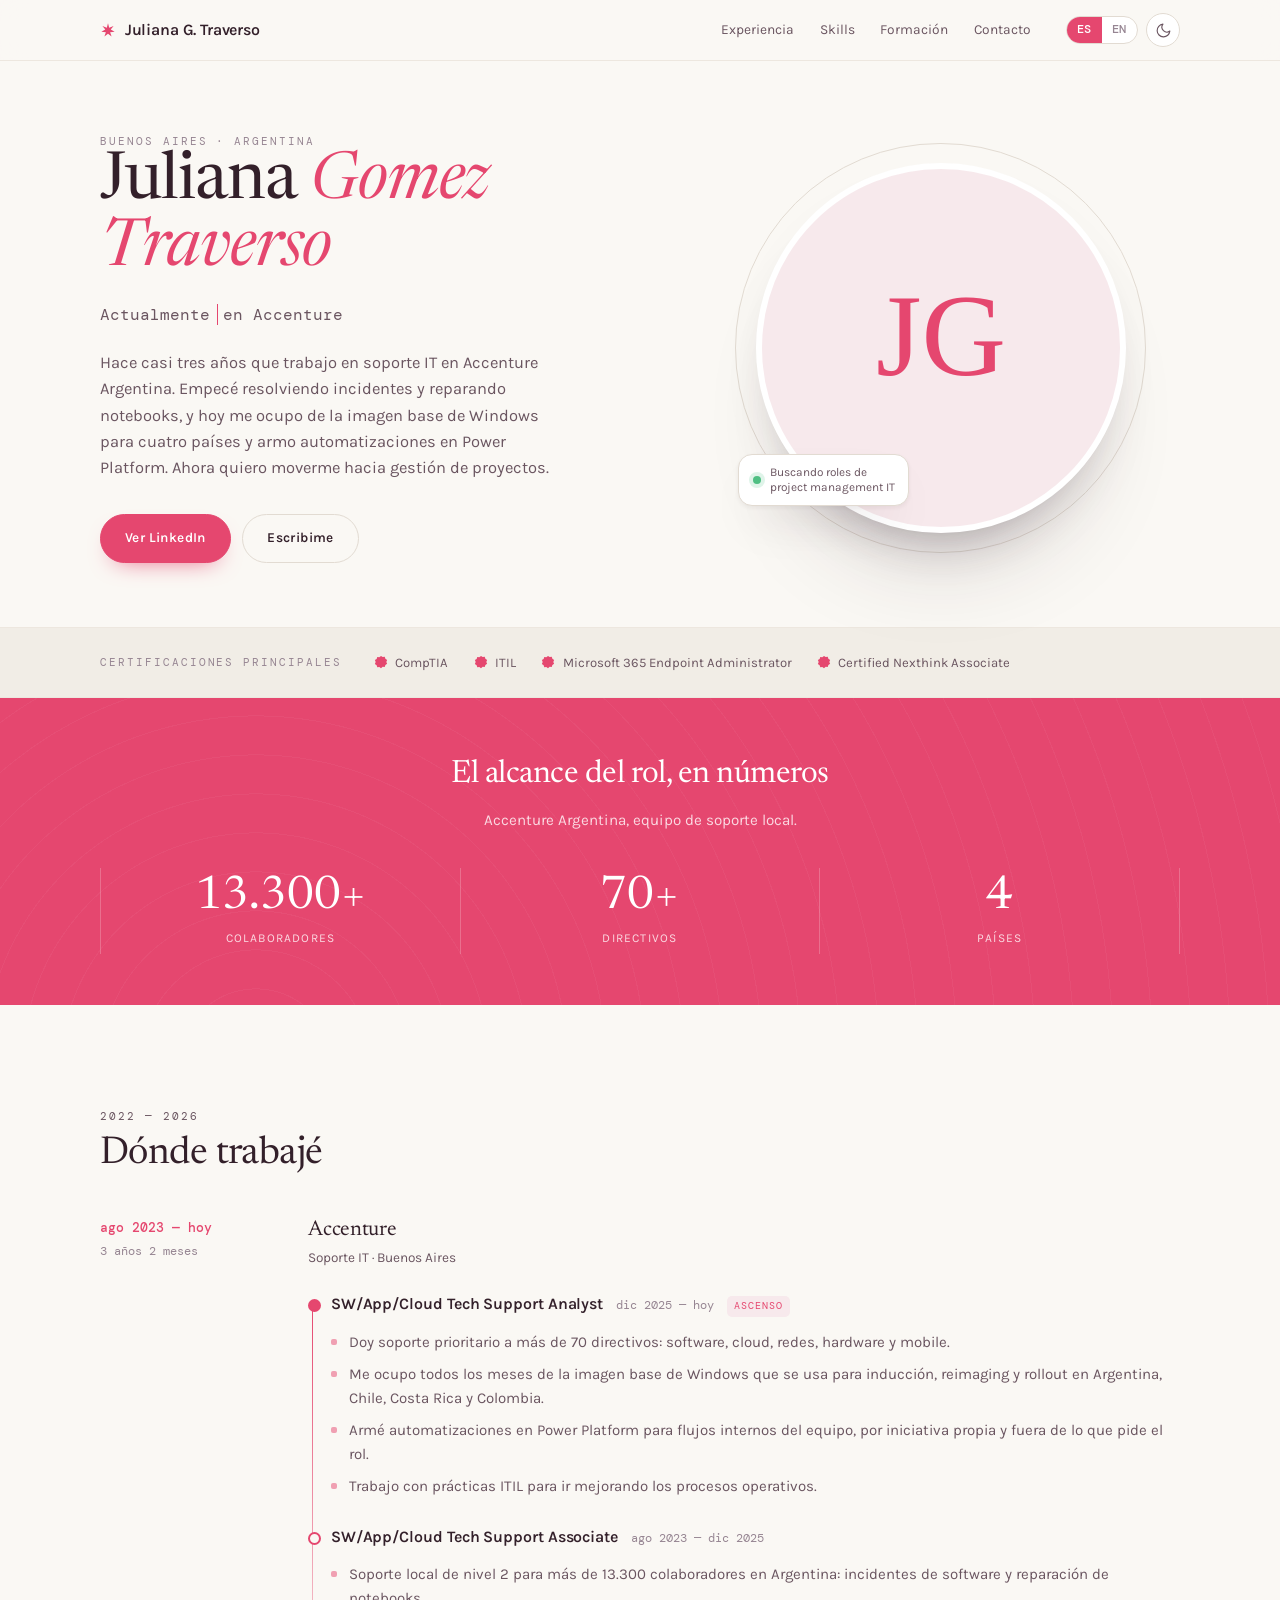
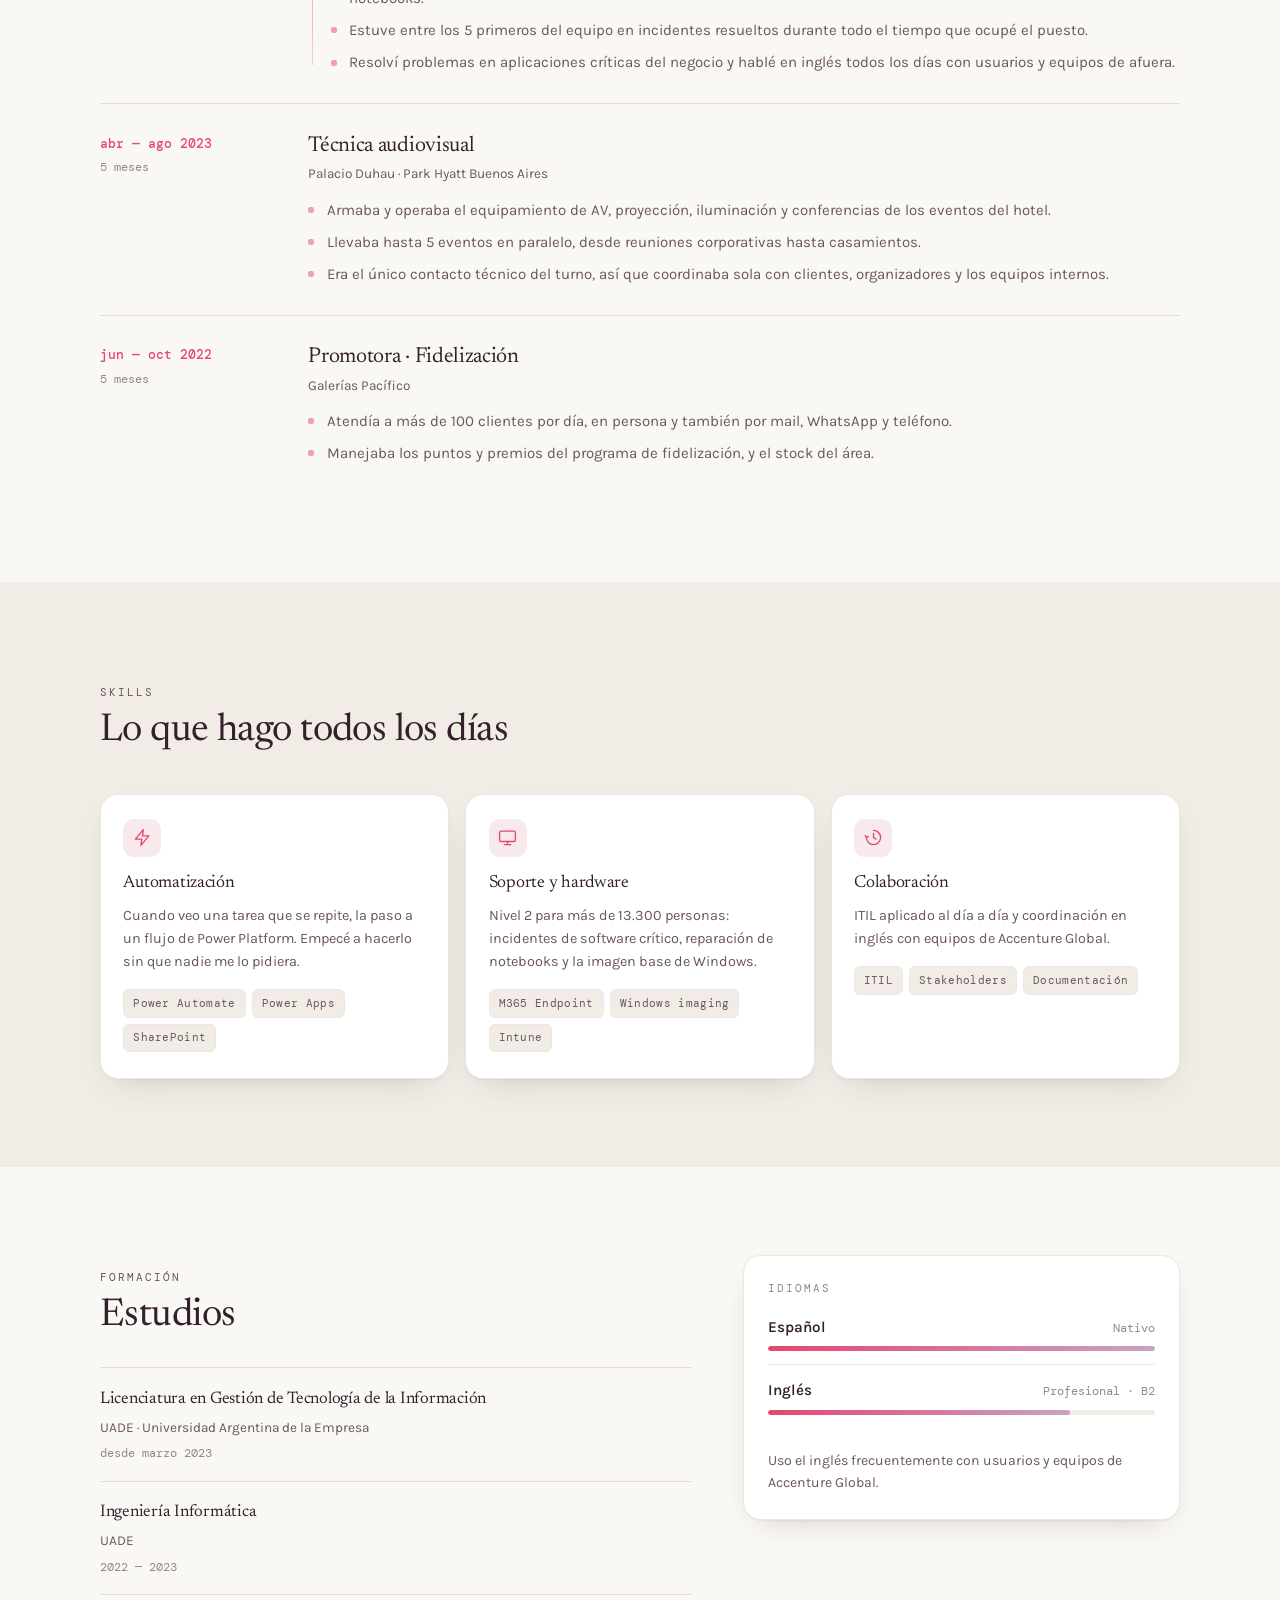
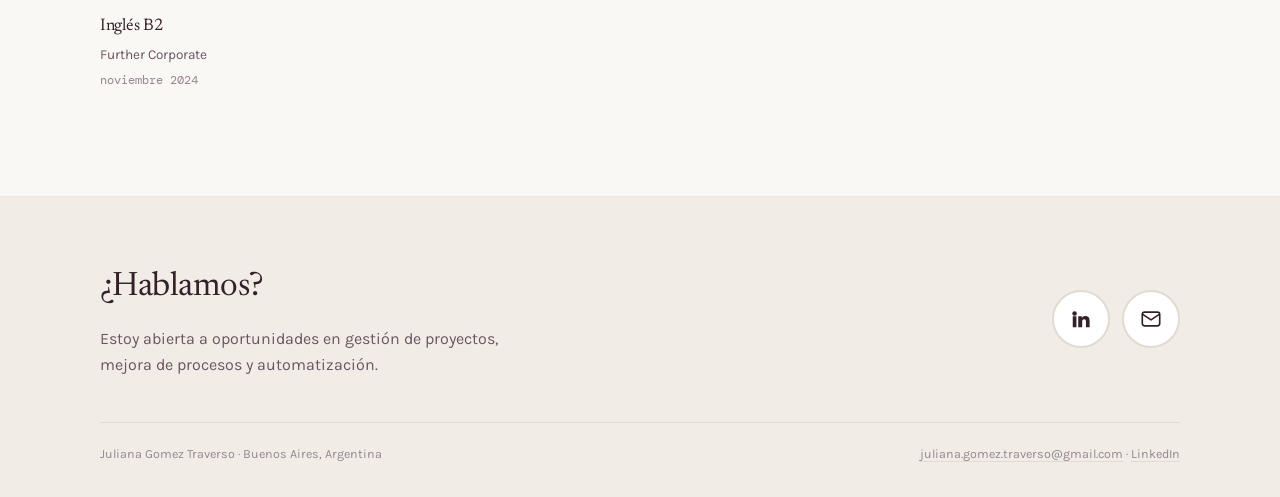
==== index.html @ df0e24e1 "Actualizar certificaciones, stats y textos de colaboración en inglés - Certificaciones: se muestran " ====
<!DOCTYPE html>
<html lang="es">
<head>
<meta charset="UTF-8">
<meta name="viewport" content="width=device-width, initial-scale=1.0">
<title>Juliana Gomez Traverso</title>
<link rel="preconnect" href="https://fonts.googleapis.com">
<link rel="preconnect" href="https://fonts.gstatic.com" crossorigin>
<link rel="stylesheet" href="https://fonts.googleapis.com/css2?family=Newsreader:ital,opsz,wght@0,6..72,300;0,400;0,500;0,600;1,6..72,300;1,400&family=Karla:wght@300;400;500;600;700&family=DM+Mono:wght@400;500&display=swap">

<style>
/* ============ TOKENS ============ */
:root{
  --sand:#FAF8F4;
  --sand-2:#F1EDE6;
  --paper:#FFFFFF;
  --rose:#E5476F;
  --rose-soft:#F291B5;
  --rose-wash:#F7E9EC;
  --wine:#59273A;
  --wine-deep:#33202A;
  --lilac:#C8A2C8;

  --bg:var(--sand);
  --bg-alt:var(--sand-2);
  --surface:var(--paper);
  --ink:var(--wine-deep);
  --ink-2:#6A5560;
  --ink-3:#968592;
  --line:#E2DBD2;
  --line-soft:#EDE7DF;
  --accent:var(--rose);
  --accent-ink:#FFFFFF;
  --band:var(--rose);
  --band-ink:#FFFFFF;
  --band-ink-2:#FBD9E2;
  --shadow:0 1px 2px rgba(51,32,42,.05), 0 12px 32px -18px rgba(51,32,42,.28);
  --shadow-lift:0 2px 4px rgba(51,32,42,.06), 0 24px 48px -22px rgba(51,32,42,.38);
  --shadow-3d:
     0 2px 6px rgba(51,32,42,.05),
     0 28px 56px -30px rgba(51,32,42,.4),
     0 68px 110px -60px rgba(51,32,42,.32);
  --ring:var(--rose);
}
@media (prefers-color-scheme: dark){
  :root:not([data-theme="light"]){
    --bg:#17151A;
    --bg-alt:#1E1B22;
    --surface:#24202A;
    --ink:#F1EBEE;
    --ink-2:#C4B7BF;
    --ink-3:#8E8089;
    --line:#37323F;
    --line-soft:#2C2833;
    --accent:#F7708F;
    --accent-ink:#28101A;
    --band:#7A2A46;
    --band-ink:#FFF0F4;
    --band-ink-2:#F0B8CC;
    --rose-wash:rgba(247,112,143,.14);
    --shadow:0 1px 2px rgba(0,0,0,.4), 0 12px 32px -18px rgba(0,0,0,.75);
    --shadow-lift:0 2px 6px rgba(0,0,0,.45), 0 24px 48px -22px rgba(0,0,0,.85);
    --shadow-3d:
       0 2px 6px rgba(0,0,0,.5),
       0 28px 56px -28px rgba(0,0,0,.8),
       0 68px 110px -55px rgba(0,0,0,.7);
    --ring:#F7708F;
  }
}
:root[data-theme="dark"]{
  --bg:#17151A;
  --bg-alt:#1E1B22;
  --surface:#24202A;
  --ink:#F1EBEE;
  --ink-2:#C4B7BF;
  --ink-3:#8E8089;
  --line:#37323F;
  --line-soft:#2C2833;
  --accent:#F7708F;
  --accent-ink:#28101A;
  --band:#7A2A46;
  --band-ink:#FFF0F4;
  --band-ink-2:#F0B8CC;
  --rose-wash:rgba(247,112,143,.14);
  --shadow:0 1px 2px rgba(0,0,0,.4), 0 12px 32px -18px rgba(0,0,0,.75);
  --shadow-lift:0 2px 6px rgba(0,0,0,.45), 0 24px 48px -22px rgba(0,0,0,.85);
  --shadow-3d:
     0 2px 6px rgba(0,0,0,.5),
     0 28px 56px -28px rgba(0,0,0,.8),
     0 68px 110px -55px rgba(0,0,0,.7);
  --ring:#F7708F;
}

/* ============ BASE ============ */
*{box-sizing:border-box}
body{
  margin:0;
  background:var(--bg);
  color:var(--ink);
  font-family:"Karla","Helvetica Neue",Arial,sans-serif;
  font-size:16px;
  line-height:1.6;
  -webkit-font-smoothing:antialiased;
  transition:background .35s ease, color .35s ease;
}
h1,h2,h3{
  font-family:"Newsreader",Georgia,"Times New Roman",serif;
  font-weight:400;
  letter-spacing:-.015em;
  text-wrap:balance;
  margin:0;
}
p{margin:0}
a{color:inherit}
:focus-visible{outline:2px solid var(--ring);outline-offset:3px;border-radius:4px}
.wrap{width:min(1080px,100% - 3rem);margin-inline:auto}
.eyebrow{
  font-family:"DM Mono",ui-monospace,monospace;
  font-size:.68rem;letter-spacing:.18em;text-transform:uppercase;
  color:var(--ink-3);
}

/* ============ TOP BAR ============ */
.topbar{
  position:sticky;top:0;z-index:50;
  background:color-mix(in srgb, var(--bg) 88%, transparent);
  backdrop-filter:blur(12px);
  border-bottom:1px solid var(--line-soft);
}
.topbar .wrap{display:flex;align-items:center;gap:1rem;height:60px}
.mark{display:flex;align-items:center;gap:.55rem;font-weight:600;letter-spacing:-.01em}
.mark svg{width:16px;height:16px;color:var(--accent)}
.topnav{margin-left:auto;display:flex;gap:1.6rem;font-size:.86rem;color:var(--ink-2)}
.topnav a{text-decoration:none;padding-block:.2rem;border-bottom:1px solid transparent;transition:border-color .25s,color .25s}
.topnav a:hover{color:var(--accent);border-bottom-color:var(--accent)}
.controls{display:flex;align-items:center;gap:.5rem;margin-left:1.2rem}
.lang{display:flex;border:1px solid var(--line);border-radius:999px;overflow:hidden;background:var(--surface)}
.lang button{
  font:500 .72rem/1 "DM Mono",monospace;letter-spacing:.08em;
  padding:.45rem .6rem;border:0;background:transparent;color:var(--ink-3);cursor:pointer;transition:.2s;
}
.lang button[aria-pressed="true"]{background:var(--accent);color:var(--accent-ink)}
.moon{
  width:34px;height:34px;border-radius:50%;display:grid;place-items:center;
  border:1px solid var(--line);background:var(--surface);color:var(--ink-2);cursor:pointer;
  transition:transform .5s cubic-bezier(.34,1.56,.64,1), color .25s, border-color .25s;
}
.moon:hover{color:var(--accent);border-color:var(--accent)}
.moon svg{width:17px;height:17px}
.moon.spin{transform:rotate(360deg)}

/* ============ HERO ============ */
.hero{padding:clamp(2.5rem,7vw,4.5rem) 0 clamp(2.5rem,6vw,4rem)}
.hero .wrap{display:grid;grid-template-columns:1.05fr .95fr;gap:clamp(2rem,6vw,4.5rem);align-items:center}
.hero-copy{display:flex;flex-direction:column;justify-content:center}
.hero-photo{
  margin:0;position:relative;justify-self:center;
  width:min(360px,100%);aspect-ratio:1;
}
.hero-photo::before{
  content:"";position:absolute;inset:-7%;border-radius:50%;
  border:1px solid var(--line);
  background:radial-gradient(closest-side, var(--rose-wash), transparent 78%);
}
.hero-photo img{
  position:relative;width:100%;height:100%;display:block;
  border-radius:50%;object-fit:cover;object-position:50% 18%;
  background:var(--bg-alt);
  box-shadow:var(--shadow-3d);
  outline:6px solid var(--surface);
  outline-offset:-1px;
}
.hero h1{font-size:clamp(2.5rem,5.8vw,4.1rem);line-height:1.02}
.hero h1 em{font-style:italic;color:var(--accent)}
.role{
  margin-top:1.1rem;font-family:"DM Mono",monospace;font-size:clamp(.85rem,1.6vw,1rem);
  color:var(--ink-2);display:flex;flex-wrap:wrap;gap:.35em;align-items:baseline;
}
.lede{margin-top:1.4rem;color:var(--ink-2);font-size:1.03rem;max-width:46ch}
.hero-cta{margin-top:2rem;display:flex;flex-wrap:wrap;gap:.7rem;align-items:center}
.btn{
  display:inline-flex;align-items:center;gap:.5rem;
  padding:.8rem 1.5rem;border-radius:999px;text-decoration:none;
  font-weight:600;font-size:.85rem;letter-spacing:.03em;
  background:var(--accent);color:var(--accent-ink);border:1px solid var(--accent);
  transition:transform .25s cubic-bezier(.34,1.4,.64,1), box-shadow .25s, filter .25s;
  box-shadow:0 10px 24px -14px var(--accent);
}
.btn:hover{transform:translateY(-2px);box-shadow:0 16px 30px -14px var(--accent);filter:saturate(1.1)}
.btn.ghost{background:transparent;color:var(--ink);border-color:var(--line);box-shadow:none}
.btn.ghost:hover{border-color:var(--accent);color:var(--accent)}

.badge{
  position:absolute;z-index:3;left:-1.4rem;bottom:6%;
  background:var(--surface);border:1px solid var(--line);border-radius:14px;
  padding:.6rem .85rem;box-shadow:var(--shadow-lift);
  display:flex;align-items:center;gap:.55rem;
}
.badge .dot{width:8px;height:8px;border-radius:50%;background:#4FBF83;box-shadow:0 0 0 4px rgba(79,191,131,.18)}
.badge span{font-size:.74rem;color:var(--ink-2);line-height:1.3}

.certstrip{border-top:1px solid var(--line-soft);border-bottom:1px solid var(--line-soft);padding:1.5rem 0;background:var(--bg-alt)}
.certstrip .wrap{display:flex;flex-wrap:wrap;gap:.6rem 1.6rem;align-items:center}
.certstrip .eyebrow{flex:0 0 auto;margin-right:.4rem}
.cert{font-size:.82rem;color:var(--ink-2);display:flex;align-items:center;gap:.45rem}
.cert svg{width:14px;height:14px;color:var(--accent);flex:0 0 auto}

/* ============ SECTIONS ============ */
section{padding:clamp(3rem,7vw,5.5rem) 0}
.sec-head{max-width:52ch;margin-bottom:2.5rem}
.sec-head h2{font-size:clamp(1.7rem,3.4vw,2.4rem);line-height:1.14;margin-top:.5rem}
.sec-head p{margin-top:.9rem;color:var(--ink-2)}
.tint{background:var(--bg-alt)}

/* stats band */
.band{background:var(--band);color:var(--band-ink);position:relative;overflow:hidden}
.band::after{
  content:"";position:absolute;inset:0;opacity:.45;
  background:repeating-radial-gradient(circle at 20% 120%, transparent 0 38px, rgba(255,255,255,.09) 38px 39px);
  pointer-events:none;
}
.band .wrap{position:relative;z-index:1;padding-block:clamp(2.2rem,5vw,3.2rem)}
.band h2{font-size:clamp(1.45rem,3vw,2rem);text-align:center;color:var(--band-ink)}
.band .sub{text-align:center;color:var(--band-ink-2);margin-top:.5rem;font-size:.95rem}
.stats{margin-top:2.2rem;display:grid;grid-template-columns:repeat(3,1fr);border-left:1px solid rgba(255,255,255,.22)}
.stat{padding:.4rem 1rem;text-align:center;border-right:1px solid rgba(255,255,255,.22)}
.stat b{
  display:block;font-family:"Newsreader",serif;font-weight:400;
  font-size:clamp(1.9rem,4.4vw,2.9rem);line-height:1;font-variant-numeric:tabular-nums;
}
.stat span{display:block;margin-top:.5rem;font-size:.75rem;letter-spacing:.1em;text-transform:uppercase;color:var(--band-ink-2)}

/* ============ EXPERIENCE ============ */
.timeline{display:grid}
.job{
  display:grid;grid-template-columns:170px 1fr;gap:clamp(1rem,3vw,2.5rem);
  padding:1.8rem 0;border-top:1px solid var(--line);
}
.job:first-child{border-top:0;padding-top:0}
.job .when{font-family:"DM Mono",monospace;font-size:.78rem;color:var(--ink-3);line-height:1.7}
.job .when b{display:block;color:var(--accent);font-weight:500;font-size:.8rem;margin-bottom:.15rem}
.job h3{font-size:1.35rem;line-height:1.25}
.job .org{font-size:.85rem;color:var(--ink-2);margin-top:.2rem}
.job ul{margin:.8rem 0 0;padding:0;list-style:none;display:grid;gap:.5rem}
.job li{position:relative;padding-left:1.15rem;font-size:.94rem;color:var(--ink-2)}
.job li::before{content:"";position:absolute;left:0;top:.62em;width:6px;height:6px;border-radius:2px;background:var(--accent);opacity:.5}

/* promotion rail inside Accenture */
.steps{margin-top:1.4rem;display:grid;gap:1.6rem;position:relative;padding-left:1.4rem}
.steps::before{
  content:"";position:absolute;left:4px;top:.55rem;bottom:.55rem;width:1px;
  background:linear-gradient(var(--accent),color-mix(in srgb,var(--accent) 25%,transparent));
}
.step{position:relative}
.step::before{
  content:"";position:absolute;left:-1.4rem;top:.5rem;width:9px;height:9px;border-radius:50%;
  background:var(--bg);border:2px solid var(--accent);
}
.step.now::before{background:var(--accent)}
.step-head{display:flex;flex-wrap:wrap;align-items:baseline;gap:.4rem .8rem}
.step-head h4{
  margin:0;font-family:"Karla",sans-serif;font-size:1rem;font-weight:600;letter-spacing:-.005em;
}
.step-when{font-family:"DM Mono",monospace;font-size:.72rem;color:var(--ink-3)}
.now-tag{
  font-family:"DM Mono",monospace;font-size:.62rem;letter-spacing:.1em;text-transform:uppercase;
  padding:.15rem .45rem;border-radius:5px;background:var(--rose-wash);color:var(--accent);
}

/* skill cards */
.cards{display:grid;grid-template-columns:repeat(3,1fr);gap:1rem}
.card{
  background:var(--surface);border:1px solid var(--line-soft);border-radius:18px;
  padding:1.5rem 1.4rem 1.6rem;box-shadow:var(--shadow);
  transition:transform .3s cubic-bezier(.34,1.3,.64,1), box-shadow .3s, border-color .3s;
}
.card:hover{transform:translateY(-4px);box-shadow:var(--shadow-lift);border-color:var(--line)}
.card .ico{
  width:38px;height:38px;border-radius:11px;display:grid;place-items:center;
  background:var(--rose-wash);color:var(--accent);margin-bottom:1rem;
}
.card .ico svg{width:19px;height:19px}
.card h3{font-size:1.1rem;line-height:1.25}
.card p{margin-top:.6rem;font-size:.9rem;color:var(--ink-2)}
.tags{margin-top:1rem;display:flex;flex-wrap:wrap;gap:.4rem}
.tag{
  font-family:"DM Mono",monospace;font-size:.68rem;letter-spacing:.03em;
  padding:.28rem .55rem;border-radius:6px;background:var(--bg-alt);color:var(--ink-2);
  border:1px solid var(--line-soft);
}

/* education + languages */
.duo{display:grid;grid-template-columns:1.15fr .85fr;gap:clamp(1.5rem,4vw,3.5rem);align-items:start}
.entry{padding:1.1rem 0;border-top:1px solid var(--line)}
.entry:first-of-type{border-top:0;padding-top:0}
.entry h3{font-size:1.05rem}
.entry .meta{font-size:.85rem;color:var(--ink-2);margin-top:.25rem}
.entry .yr{font-family:"DM Mono",monospace;font-size:.75rem;color:var(--ink-3);margin-top:.35rem}
.panel{background:var(--surface);border:1px solid var(--line-soft);border-radius:18px;padding:1.5rem;box-shadow:var(--shadow)}
.langrow{display:grid;gap:.45rem;padding-block:.8rem;border-top:1px solid var(--line-soft)}
.langrow:first-of-type{border-top:0;padding-top:0}
.langrow .top{display:flex;justify-content:space-between;align-items:baseline;gap:1rem}
.langrow .top b{font-weight:600;font-size:.95rem}
.langrow .top span{font-size:.76rem;color:var(--ink-3);font-family:"DM Mono",monospace}
.meter{height:5px;border-radius:99px;background:var(--bg-alt);overflow:hidden}
.meter i{display:block;height:100%;border-radius:99px;background:linear-gradient(90deg,var(--accent),var(--lilac))}

/* ============ FOOTER + SOCIAL ============ */
footer{background:var(--bg-alt);border-top:1px solid var(--line-soft);padding:clamp(2.5rem,6vw,4rem) 0 2rem}
.foot-top{display:grid;grid-template-columns:1.2fr 1fr;gap:2rem;align-items:center}
.foot-top h2{font-size:clamp(1.5rem,3vw,2.1rem)}
.foot-top p{color:var(--ink-2);margin-top:.7rem;max-width:40ch}
.social{display:flex;list-style:none;margin:0;padding:0;gap:.75rem;justify-content:flex-end;flex-wrap:wrap}
.social li a{
  width:58px;height:58px;display:grid;place-items:center;border-radius:50%;
  background:var(--surface);border:2px solid var(--line);
  position:relative;overflow:hidden;z-index:1;text-decoration:none;
}
.social li a .icon{position:relative;z-index:3;color:var(--ink);transition:.5s;display:grid;place-items:center}
.social li a .icon svg{width:22px;height:22px;display:block}
.social li a:hover .icon{color:#fff;transform:rotateY(360deg)}
.social li a::before{content:"";position:absolute;top:100%;left:0;width:100%;height:100%;background:var(--accent);transition:.5s;z-index:2}
.social li a:hover::before{top:0}
.social li:nth-child(1) a::before{background:#0A66C2}
.social li:nth-child(2) a::before{background:#D4436B}
.social li:nth-child(3) a::before{background:#25A366}
.social li:nth-child(4) a::before{background:#59273A}
.foot-bottom{
  margin-top:2.8rem;padding-top:1.4rem;border-top:1px solid var(--line);
  display:flex;flex-wrap:wrap;gap:.6rem 1.5rem;justify-content:space-between;
  font-size:.78rem;color:var(--ink-3);
}
.foot-bottom a{text-decoration:none;border-bottom:1px solid var(--line)}
.foot-bottom a:hover{color:var(--accent);border-color:var(--accent)}

/* ============ TYPEWRITER ============ */
.typewriter{--caret:var(--accent);color:var(--ink);font-weight:500;white-space:pre}
.typewriter::before{content:"";animation:typing 7.5s steps(1,end) infinite}
.typewriter::after{content:"";border-right:1.5px solid var(--caret);animation:blink .6s steps(1,end) infinite;margin-left:1px}
@keyframes typing{
  0%,100%   { content:""; }
  3.5%      { content:"I"; }
  7%        { content:"IT"; }
  10.5%     { content:"IT "; }
  14%       { content:"IT A"; }
  17.5%     { content:"IT An"; }
  21%       { content:"IT Ana"; }
  24.5%     { content:"IT Anal"; }
  28%       { content:"IT Analy"; }
  31.5%     { content:"IT Analys"; }
  35%, 72%  { content:"IT Analyst"; }
  75%       { content:"IT Analys"; }
  78%       { content:"IT Anal"; }
  81%       { content:"IT An"; }
  84%       { content:"IT "; }
  87%       { content:"IT"; }
  90%       { content:"I"; }
  93%       { content:""; }
}
@keyframes blink{0%,100%{opacity:1}50%{opacity:0}}

/* ============ SCROLL-DRIVEN REVEAL ============ */
@supports (animation-timeline: view()){
  .reveal > *{
    animation:text-appear ease-out both;
    animation-timeline:view();
    animation-range:entry 5% entry 85%;
  }
}
@keyframes photo-appear{
  from{opacity:0;filter:saturate(.3) blur(8px);scale:.9;translate:0 1.5rem}
}
.hero-photo img{animation:photo-appear .95s cubic-bezier(.22,.9,.3,1) backwards}
@keyframes text-appear{from{opacity:0;translate:0 3.5rem}}
@media (prefers-reduced-motion: reduce){
  *{animation:none !important;transition:none !important}
  .typewriter::before{content:"IT Analyst"}
  .typewriter::after{content:""}
}

/* ============ RESPONSIVE ============ */
@media (max-width:900px){
  .hero .wrap{grid-template-columns:1fr}
  .hero-photo{grid-row:1;width:min(270px,68%);justify-self:start}
  .badge{left:auto;right:-1.2rem;bottom:4%}
  .stats{grid-template-columns:repeat(2,1fr);border-left:0;gap:1.5rem 0}
  .stat{border-right:0;border-left:1px solid rgba(255,255,255,.22);text-align:left;padding-left:1rem}
  .cards{grid-template-columns:1fr}
  .duo{grid-template-columns:1fr}
  .job{grid-template-columns:1fr;gap:.7rem}
  .foot-top{grid-template-columns:1fr}
  .social{justify-content:flex-start}
  .topnav{display:none}
}
@media (max-width:520px){
  .wrap{width:min(1080px,100% - 2rem)}
  .social li a{width:52px;height:52px}
}
@media print{
  .topbar,.social,.hero-cta{display:none}
  body{background:#fff;color:#000}
  .hero-photo img{box-shadow:none}
}
</style>
</head>
<body>

<header class="topbar">
  <div class="wrap">
    <a class="mark" href="#top" style="text-decoration:none">
      <svg viewBox="0 0 24 24" fill="currentColor" aria-hidden="true"><path d="M12 2l1.8 6.6L20.4 6l-4.3 5.3 5.9 3.4-6.8.6 2.2 6.5-5.4-4.3-5.4 4.3 2.2-6.5-6.8-.6 5.9-3.4L3.6 6l6.6 2.6z"/></svg>
      Juliana G. Traverso
    </a>
    <nav class="topnav">
      <a href="#experiencia" data-es="Experiencia" data-en="Experience">Experiencia</a>
      <a href="#skills" data-es="Skills" data-en="Skills">Skills</a>
      <a href="#formacion" data-es="Formación" data-en="Education">Formación</a>
      <a href="#contacto" data-es="Contacto" data-en="Contact">Contacto</a>
    </nav>
    <div class="controls">
      <div class="lang" role="group" aria-label="Idioma / Language">
        <button type="button" id="btn-es" aria-pressed="true">ES</button>
        <button type="button" id="btn-en" aria-pressed="false">EN</button>
      </div>
      <button type="button" class="moon" id="theme-toggle" aria-label="Cambiar tema" title="Modo claro / oscuro">
        <svg viewBox="0 0 24 24" fill="none" stroke="currentColor" stroke-width="1.6" stroke-linecap="round" stroke-linejoin="round" aria-hidden="true">
          <path d="M21 12.79A9 9 0 1 1 11.21 3 7 7 0 0 0 21 12.79z"/>
        </svg>
      </button>
    </div>
  </div>
</header>

<main id="top">

  <!-- HERO -->
  <section class="hero">
    <div class="wrap">
      <div class="hero-copy">
        <p class="eyebrow">Buenos Aires · Argentina</p>
        <h1>Juliana <em>Gomez Traverso</em></h1>
        <p class="role">
          <span data-es="Actualmente" data-en="Currently">Actualmente</span>
          <span class="typewriter" aria-label="IT Analyst"></span>
          <span data-es="en Accenture" data-en="at Accenture">en Accenture</span>
        </p>
        <p class="lede" data-es="Hace casi tres años que trabajo en soporte IT en Accenture Argentina. Empecé resolviendo incidentes y reparando notebooks, y hoy me ocupo de la imagen base de Windows para cuatro países y armo automatizaciones en Power Platform. Ahora quiero moverme hacia gestión de proyectos." data-en="I've spent almost three years in IT support at Accenture Argentina. I started fixing incidents and repairing laptops, and today I own the Windows base image for four countries and build automations in Power Platform. Now I want to move into project management.">Hace casi tres años que trabajo en soporte IT en Accenture Argentina. Empecé resolviendo incidentes y reparando notebooks, y hoy me ocupo de la imagen base de Windows para cuatro países y armo automatizaciones en Power Platform. Ahora quiero moverme hacia gestión de proyectos.</p>
        <div class="hero-cta">
          <a class="btn" href="https://www.linkedin.com/in/juliana-gomez-traverso-85383a218" target="_blank" rel="noopener" data-es="Ver LinkedIn" data-en="View LinkedIn">Ver LinkedIn</a>
          <a class="btn ghost" href="mailto:juliana.gomez.traverso@gmail.com" data-es="Escribime" data-en="Get in touch">Escribime</a>
        </div>
      </div>
      <figure class="hero-photo">
        <img src="assets/img/photo.jpg" alt="Juliana Gomez Traverso" onerror="this.src='assets/img/photo-placeholder.svg'">
        <figcaption class="badge">
          <span class="dot" aria-hidden="true"></span>
          <span data-es="Buscando roles de<br>project management IT" data-en="Looking for IT project<br>management roles">Buscando roles de<br>project management IT</span>
        </figcaption>
      </figure>
    </div>
  </section>

  <!-- CERTIFICATIONS STRIP -->
  <div class="certstrip">
    <div class="wrap">
      <p class="eyebrow" data-es="Certificaciones principales" data-en="Main certifications">Certificaciones principales</p>
      <span class="cert"><svg viewBox="0 0 24 24" fill="currentColor" aria-hidden="true"><path d="M12 1.5l2.9 2.1 3.5-.4 1.1 3.4 3 1.9-1.4 3.3 1.4 3.3-3 1.9-1.1 3.4-3.5-.4L12 22.5 9.1 20.4l-3.5.4-1.1-3.4-3-1.9L2.9 12 1.5 8.7l3-1.9 1.1-3.4 3.5.4z"/></svg>CompTIA</span>
      <span class="cert"><svg viewBox="0 0 24 24" fill="currentColor" aria-hidden="true"><path d="M12 1.5l2.9 2.1 3.5-.4 1.1 3.4 3 1.9-1.4 3.3 1.4 3.3-3 1.9-1.1 3.4-3.5-.4L12 22.5 9.1 20.4l-3.5.4-1.1-3.4-3-1.9L2.9 12 1.5 8.7l3-1.9 1.1-3.4 3.5.4z"/></svg>ITIL</span>
      <span class="cert"><svg viewBox="0 0 24 24" fill="currentColor" aria-hidden="true"><path d="M12 1.5l2.9 2.1 3.5-.4 1.1 3.4 3 1.9-1.4 3.3 1.4 3.3-3 1.9-1.1 3.4-3.5-.4L12 22.5 9.1 20.4l-3.5.4-1.1-3.4-3-1.9L2.9 12 1.5 8.7l3-1.9 1.1-3.4 3.5.4z"/></svg>Microsoft 365 Endpoint Administrator</span>
      <span class="cert"><svg viewBox="0 0 24 24" fill="currentColor" aria-hidden="true"><path d="M12 1.5l2.9 2.1 3.5-.4 1.1 3.4 3 1.9-1.4 3.3 1.4 3.3-3 1.9-1.1 3.4-3.5-.4L12 22.5 9.1 20.4l-3.5.4-1.1-3.4-3-1.9L2.9 12 1.5 8.7l3-1.9 1.1-3.4 3.5.4z"/></svg>Certified Nexthink Associate</span>
    </div>
  </div>

  <!-- STATS BAND -->
  <div class="band">
    <div class="wrap">
      <h2 data-es="El alcance del rol, en números" data-en="The scope of the role, in numbers">El alcance del rol, en números</h2>
      <p class="sub" data-es="Accenture Argentina, equipo de soporte local." data-en="Accenture Argentina, local support team.">Accenture Argentina, equipo de soporte local.</p>
      <div class="stats">
        <div class="stat"><b>13.300+</b><span data-es="Colaboradores" data-en="Employees">Colaboradores</span></div>
        <div class="stat"><b>70+</b><span data-es="Directivos" data-en="Executives">Directivos</span></div>
        <div class="stat"><b>4</b><span data-es="Países" data-en="Countries">Países</span></div>
      </div>
    </div>
  </div>

  <!-- EXPERIENCE -->
  <section id="experiencia" class="reveal">
    <div class="wrap">
      <div class="sec-head">
        <p class="eyebrow">2022 — 2026</p>
        <h2 data-es="Dónde trabajé" data-en="Where I've worked">Dónde trabajé</h2>
      </div>
      <div class="timeline">

        <article class="job">
          <div class="when"><b data-es="ago 2023 — hoy" data-en="Aug 2023 — present">ago 2023 — hoy</b><span data-es="3 años 2 meses" data-en="3 yrs 2 mos">3 años 2 meses</span></div>
          <div>
            <h3>Accenture</h3>
            <p class="org" data-es="Soporte IT · Buenos Aires" data-en="IT support · Buenos Aires">Soporte IT · Buenos Aires</p>

            <div class="steps">
              <div class="step now">
                <div class="step-head">
                  <h4>SW/App/Cloud Tech Support Analyst</h4>
                  <span class="step-when" data-es="dic 2025 — hoy" data-en="Dec 2025 — present">dic 2025 — hoy</span>
                  <span class="now-tag" data-es="Ascenso" data-en="Promotion">Ascenso</span>
                </div>
                <ul>
                  <li data-es="Doy soporte prioritario a más de 70 directivos: software, cloud, redes, hardware y mobile." data-en="I give priority support to 70+ executives: software, cloud, networking, hardware and mobile.">Doy soporte prioritario a más de 70 directivos: software, cloud, redes, hardware y mobile.</li>
                  <li data-es="Me ocupo todos los meses de la imagen base de Windows que se usa para inducción, reimaging y rollout en Argentina, Chile, Costa Rica y Colombia." data-en="Every month I handle the Windows base image used for onboarding, reimaging and rollout in Argentina, Chile, Costa Rica and Colombia.">Me ocupo todos los meses de la imagen base de Windows que se usa para inducción, reimaging y rollout en Argentina, Chile, Costa Rica y Colombia.</li>
                  <li data-es="Armé automatizaciones en Power Platform para flujos internos del equipo, por iniciativa propia y fuera de lo que pide el rol." data-en="I built Power Platform automations for the team's internal workflows, on my own initiative and outside what the role asks for.">Armé automatizaciones en Power Platform para flujos internos del equipo, por iniciativa propia y fuera de lo que pide el rol.</li>
                  <li data-es="Trabajo con prácticas ITIL para ir mejorando los procesos operativos." data-en="I work with ITIL practices to keep improving operational processes.">Trabajo con prácticas ITIL para ir mejorando los procesos operativos.</li>
                </ul>
              </div>

              <div class="step">
                <div class="step-head">
                  <h4>SW/App/Cloud Tech Support Associate</h4>
                  <span class="step-when" data-es="ago 2023 — dic 2025" data-en="Aug 2023 — Dec 2025">ago 2023 — dic 2025</span>
                </div>
                <ul>
                  <li data-es="Soporte local de nivel 2 para más de 13.300 colaboradores en Argentina: incidentes de software y reparación de notebooks." data-en="Level 2 local support for 13,300+ employees in Argentina: software incidents and laptop repair.">Soporte local de nivel 2 para más de 13.300 colaboradores en Argentina: incidentes de software y reparación de notebooks.</li>
                  <li data-es="Estuve entre los 5 primeros del equipo en incidentes resueltos durante todo el tiempo que ocupé el puesto." data-en="I stayed in the team's top 5 for incidents resolved the whole time I held the role.">Estuve entre los 5 primeros del equipo en incidentes resueltos durante todo el tiempo que ocupé el puesto.</li>
                  <li data-es="Resolví problemas en aplicaciones críticas del negocio y hablé en inglés todos los días con usuarios y equipos de afuera." data-en="I fixed issues in business-critical applications and spoke English daily with users and teams abroad.">Resolví problemas en aplicaciones críticas del negocio y hablé en inglés todos los días con usuarios y equipos de afuera.</li>
                </ul>
              </div>
            </div>
          </div>
        </article>

        <article class="job">
          <div class="when"><b data-es="abr — ago 2023" data-en="Apr — Aug 2023">abr — ago 2023</b><span data-es="5 meses" data-en="5 months">5 meses</span></div>
          <div>
            <h3 data-es="Técnica audiovisual" data-en="Audiovisual technician">Técnica audiovisual</h3>
            <p class="org">Palacio Duhau · Park Hyatt Buenos Aires</p>
            <ul>
              <li data-es="Armaba y operaba el equipamiento de AV, proyección, iluminación y conferencias de los eventos del hotel." data-en="I set up and ran the AV, projection, lighting and conferencing gear for the hotel's events.">Armaba y operaba el equipamiento de AV, proyección, iluminación y conferencias de los eventos del hotel.</li>
              <li data-es="Llevaba hasta 5 eventos en paralelo, desde reuniones corporativas hasta casamientos." data-en="I ran up to 5 events at once, from corporate meetings to weddings.">Llevaba hasta 5 eventos en paralelo, desde reuniones corporativas hasta casamientos.</li>
              <li data-es="Era el único contacto técnico del turno, así que coordinaba sola con clientes, organizadores y los equipos internos." data-en="I was the only technical contact on shift, so I coordinated on my own with clients, planners and internal teams.">Era el único contacto técnico del turno, así que coordinaba sola con clientes, organizadores y los equipos internos.</li>
            </ul>
          </div>
        </article>

        <article class="job">
          <div class="when"><b data-es="jun — oct 2022" data-en="Jun — Oct 2022">jun — oct 2022</b><span data-es="5 meses" data-en="5 months">5 meses</span></div>
          <div>
            <h3 data-es="Promotora · Fidelización" data-en="Loyalty &amp; guest services">Promotora · Fidelización</h3>
            <p class="org">Galerías Pacífico</p>
            <ul>
              <li data-es="Atendía a más de 100 clientes por día, en persona y también por mail, WhatsApp y teléfono." data-en="I served 100+ customers a day, in person and also by email, WhatsApp and phone.">Atendía a más de 100 clientes por día, en persona y también por mail, WhatsApp y teléfono.</li>
              <li data-es="Manejaba los puntos y premios del programa de fidelización, y el stock del área." data-en="I managed the loyalty program's points and rewards, plus the area's stock.">Manejaba los puntos y premios del programa de fidelización, y el stock del área.</li>
            </ul>
          </div>
        </article>

      </div>
    </div>
  </section>

  <!-- SKILLS -->
  <section id="skills" class="tint reveal">
    <div class="wrap">
      <div class="sec-head">
        <p class="eyebrow" data-es="Skills" data-en="Skills">Skills</p>
        <h2 data-es="Lo que hago todos los días" data-en="What I do every day">Lo que hago todos los días</h2>
      </div>
      <div class="cards">
        <article class="card">
          <div class="ico"><svg viewBox="0 0 24 24" fill="none" stroke="currentColor" stroke-width="1.7" stroke-linecap="round" stroke-linejoin="round" aria-hidden="true"><path d="M13 2L3 14h8l-1 8 10-12h-8z"/></svg></div>
          <h3 data-es="Automatización" data-en="Automation">Automatización</h3>
          <p data-es="Cuando veo una tarea que se repite, la paso a un flujo de Power Platform. Empecé a hacerlo sin que nadie me lo pidiera." data-en="When I see a task that repeats, I turn it into a Power Platform flow. I started doing it without anyone asking.">Cuando veo una tarea que se repite, la paso a un flujo de Power Platform. Empecé a hacerlo sin que nadie me lo pidiera.</p>
          <div class="tags"><span class="tag">Power Automate</span><span class="tag">Power Apps</span><span class="tag">SharePoint</span></div>
        </article>
        <article class="card">
          <div class="ico"><svg viewBox="0 0 24 24" fill="none" stroke="currentColor" stroke-width="1.7" stroke-linecap="round" stroke-linejoin="round" aria-hidden="true"><rect x="2" y="4" width="20" height="13" rx="2"/><path d="M8 21h8M12 17v4"/></svg></div>
          <h3 data-es="Soporte y hardware" data-en="Support &amp; hardware">Soporte y hardware</h3>
          <p data-es="Nivel 2 para más de 13.300 personas: incidentes de software crítico, reparación de notebooks y la imagen base de Windows." data-en="Level 2 for 13,300+ people: critical software incidents, laptop repair and the Windows base image.">Nivel 2 para más de 13.300 personas: incidentes de software crítico, reparación de notebooks y la imagen base de Windows.</p>
          <div class="tags"><span class="tag">M365 Endpoint</span><span class="tag">Windows imaging</span><span class="tag">Intune</span></div>
        </article>
        <article class="card">
          <div class="ico"><svg viewBox="0 0 24 24" fill="none" stroke="currentColor" stroke-width="1.7" stroke-linecap="round" stroke-linejoin="round" aria-hidden="true"><path d="M3 12a9 9 0 1 0 9-9"/><path d="M12 7v5l3 2"/><path d="M3 12l-1.5-2.5M3 12l2.5-1.5"/></svg></div>
          <h3 data-es="Colaboración" data-en="Collaboration">Colaboración</h3>
          <p data-es="ITIL aplicado al día a día y coordinación en inglés con equipos de Accenture Global." data-en="ITIL applied day to day, and coordination in English with teams across Accenture Global.">ITIL aplicado al día a día y coordinación en inglés con equipos de Accenture Global.</p>
          <div class="tags"><span class="tag">ITIL</span><span class="tag">Stakeholders</span><span class="tag">Documentación</span></div>
        </article>
      </div>
    </div>
  </section>

  <!-- EDUCATION + LANGUAGES -->
  <section id="formacion" class="reveal">
    <div class="wrap duo">
      <div>
        <div class="sec-head" style="margin-bottom:1.8rem">
          <p class="eyebrow" data-es="Formación" data-en="Education">Formación</p>
          <h2 data-es="Estudios" data-en="Studies">Estudios</h2>
        </div>
        <div class="entry">
          <h3 data-es="Licenciatura en Gestión de Tecnología de la Información" data-en="B.Sc. in Information Technology Management">Licenciatura en Gestión de Tecnología de la Información</h3>
          <p class="meta">UADE · Universidad Argentina de la Empresa</p>
          <p class="yr" data-es="desde marzo 2023" data-en="since March 2023">desde marzo 2023</p>
        </div>
        <div class="entry">
          <h3 data-es="Ingeniería Informática" data-en="Computer Engineering">Ingeniería Informática</h3>
          <p class="meta">UADE</p>
          <p class="yr">2022 — 2023</p>
        </div>
        <div class="entry">
          <h3 data-es="Inglés B2" data-en="English B2">Inglés B2</h3>
          <p class="meta">Further Corporate</p>
          <p class="yr" data-es="noviembre 2024" data-en="November 2024">noviembre 2024</p>
        </div>
      </div>
      <aside class="panel">
        <p class="eyebrow" data-es="Idiomas" data-en="Languages">Idiomas</p>
        <div style="margin-top:1.1rem">
          <div class="langrow">
            <div class="top"><b data-es="Español" data-en="Spanish">Español</b><span data-es="Nativo" data-en="Native">Nativo</span></div>
            <div class="meter"><i style="width:100%"></i></div>
          </div>
          <div class="langrow">
            <div class="top"><b data-es="Inglés" data-en="English">Inglés</b><span data-es="Profesional · B2" data-en="Professional · B2">Profesional · B2</span></div>
            <div class="meter"><i style="width:78%"></i></div>
          </div>
        </div>
        <p style="margin-top:1.4rem;font-size:.88rem;color:var(--ink-2)" data-es="Uso el inglés frecuentemente con usuarios y equipos de Accenture Global." data-en="I use English frequently with users and teams across Accenture Global.">Uso el inglés frecuentemente con usuarios y equipos de Accenture Global.</p>
      </aside>
    </div>
  </section>

</main>

<footer id="contacto">
  <div class="wrap">
    <div class="foot-top">
      <div>
        <h2 data-es="¿Hablamos?" data-en="Let's talk">¿Hablamos?</h2>
        <p data-es="Estoy abierta a oportunidades en gestión de proyectos, mejora de procesos y automatización." data-en="I'm open to opportunities in project management, process improvement and automation.">Estoy abierta a oportunidades en gestión de proyectos, mejora de procesos y automatización.</p>
      </div>
      <ul class="social">
        <li><a href="https://www.linkedin.com/in/juliana-gomez-traverso-85383a218" target="_blank" rel="noopener" aria-label="LinkedIn"><span class="icon"><svg viewBox="0 0 24 24" fill="currentColor" aria-hidden="true"><path d="M4.98 3.5a2.5 2.5 0 1 1 0 5 2.5 2.5 0 0 1 0-5zM3 9h4v12H3zM9 9h3.8v1.7h.05c.53-.95 1.83-1.95 3.77-1.95 4.03 0 4.78 2.5 4.78 5.76V21h-4v-5.6c0-1.34-.03-3.06-1.9-3.06-1.9 0-2.2 1.45-2.2 2.96V21H9z"/></svg></span></a></li>
        <li><a href="mailto:juliana.gomez.traverso@gmail.com" aria-label="Email"><span class="icon"><svg viewBox="0 0 24 24" fill="none" stroke="currentColor" stroke-width="1.8" stroke-linecap="round" stroke-linejoin="round" aria-hidden="true"><rect x="2.5" y="4.5" width="19" height="15" rx="2.5"/><path d="M3 7l9 6 9-6"/></svg></span></a></li>
      </ul>
    </div>
    <div class="foot-bottom">
      <span>Juliana Gomez Traverso · Buenos Aires, Argentina</span>
      <span><a href="mailto:juliana.gomez.traverso@gmail.com">juliana.gomez.traverso@gmail.com</a> · <a href="https://www.linkedin.com/in/juliana-gomez-traverso-85383a218" target="_blank" rel="noopener">LinkedIn</a></span>
    </div>
  </div>
</footer>

<script>
(function(){
  var root = document.documentElement;

  /* ---- THEME ---- */
  var stored = null;
  try { stored = localStorage.getItem('jgt-theme'); } catch(e){}
  if (stored === 'dark' || stored === 'light') root.setAttribute('data-theme', stored);

  var toggle = document.getElementById('theme-toggle');
  function currentTheme(){
    var t = root.getAttribute('data-theme');
    if (t) return t;
    return window.matchMedia('(prefers-color-scheme: dark)').matches ? 'dark' : 'light';
  }
  toggle.addEventListener('click', function(){
    var next = currentTheme() === 'dark' ? 'light' : 'dark';
    root.setAttribute('data-theme', next);
    try { localStorage.setItem('jgt-theme', next); } catch(e){}
    toggle.classList.add('spin');
    setTimeout(function(){ toggle.classList.remove('spin'); }, 520);
    syncLabels();
  });

  /* ---- LANGUAGE ---- */
  var lang = 'es';
  try { var sl = localStorage.getItem('jgt-lang'); if (sl === 'en' || sl === 'es') lang = sl; } catch(e){}
  var esBtn = document.getElementById('btn-es'), enBtn = document.getElementById('btn-en');

  function applyLang(l){
    lang = l;
    document.querySelectorAll('[data-es]').forEach(function(el){
      var v = el.getAttribute('data-' + l);
      if (v !== null) el.innerHTML = v;
    });
    root.lang = l;
    esBtn.setAttribute('aria-pressed', String(l === 'es'));
    enBtn.setAttribute('aria-pressed', String(l === 'en'));
    try { localStorage.setItem('jgt-lang', l); } catch(e){}
    syncLabels();
  }
  function syncLabels(){
    var dark = currentTheme() === 'dark';
    toggle.setAttribute('aria-label', lang === 'es'
      ? (dark ? 'Cambiar a modo claro' : 'Cambiar a modo oscuro')
      : (dark ? 'Switch to light mode' : 'Switch to dark mode'));
    toggle.title = toggle.getAttribute('aria-label');
  }
  esBtn.addEventListener('click', function(){ applyLang('es'); });
  enBtn.addEventListener('click', function(){ applyLang('en'); });
  applyLang(lang);

  /* ---- SMOOTH ANCHORS ---- */
  document.querySelectorAll('.topnav a, .mark').forEach(function(a){
    a.addEventListener('click', function(e){
      var id = a.getAttribute('href');
      if (id && id.charAt(0) === '#'){
        var t = document.querySelector(id);
        if (t){ e.preventDefault(); t.scrollIntoView({behavior:'smooth', block:'start'}); }
      }
    });
  });
})();
</script>
</body>
</html>
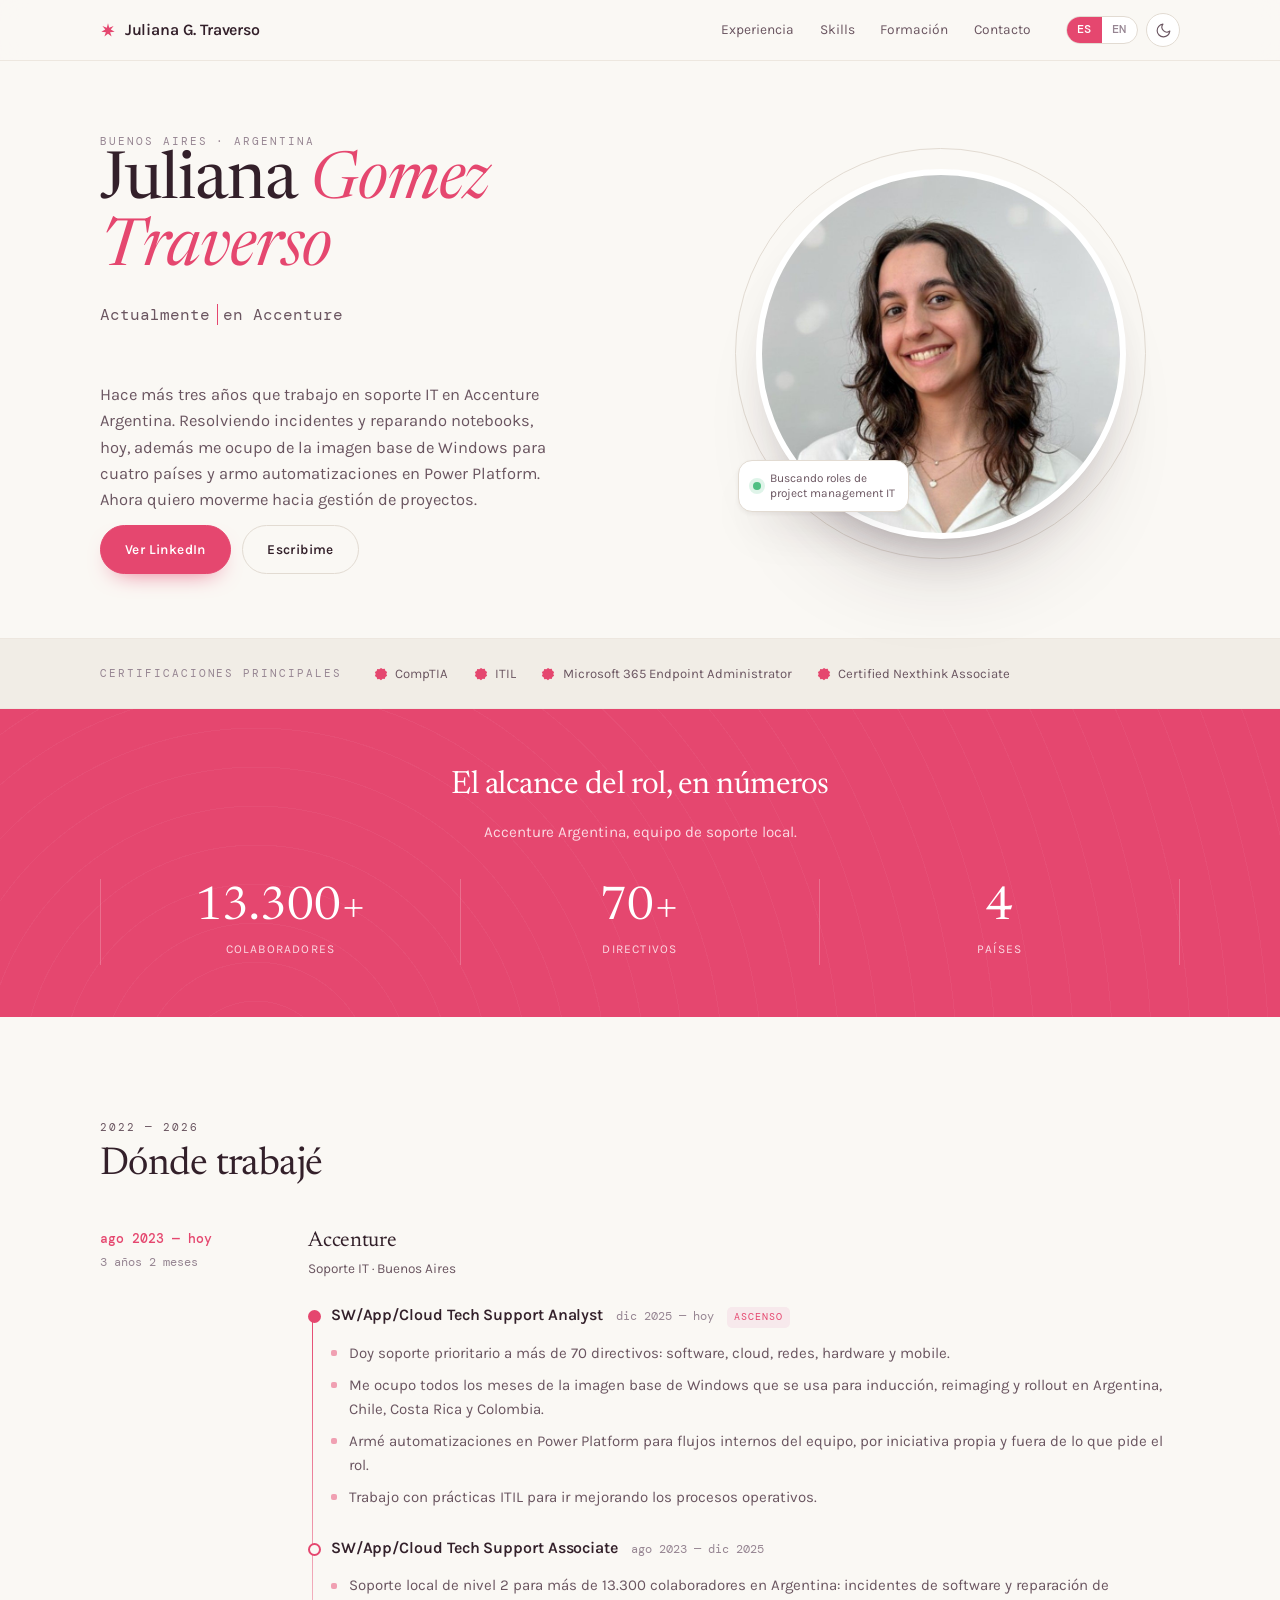
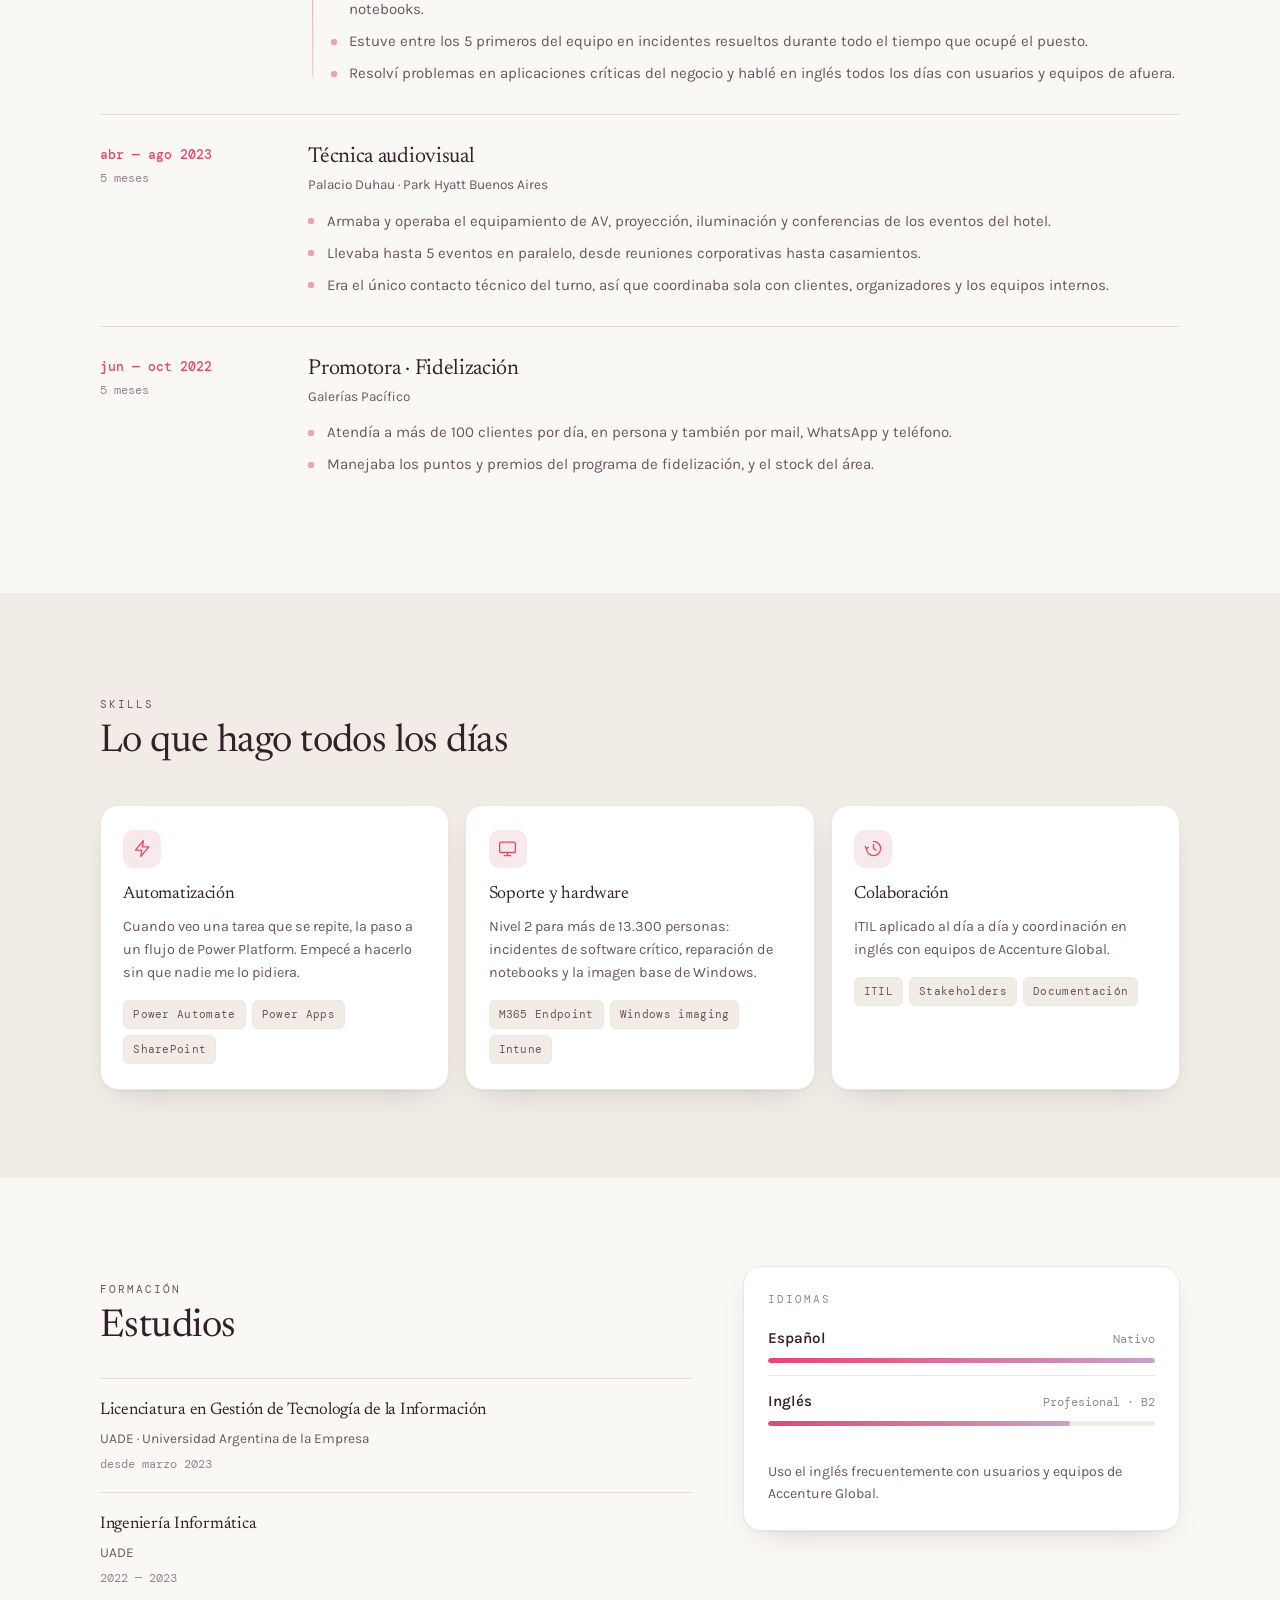
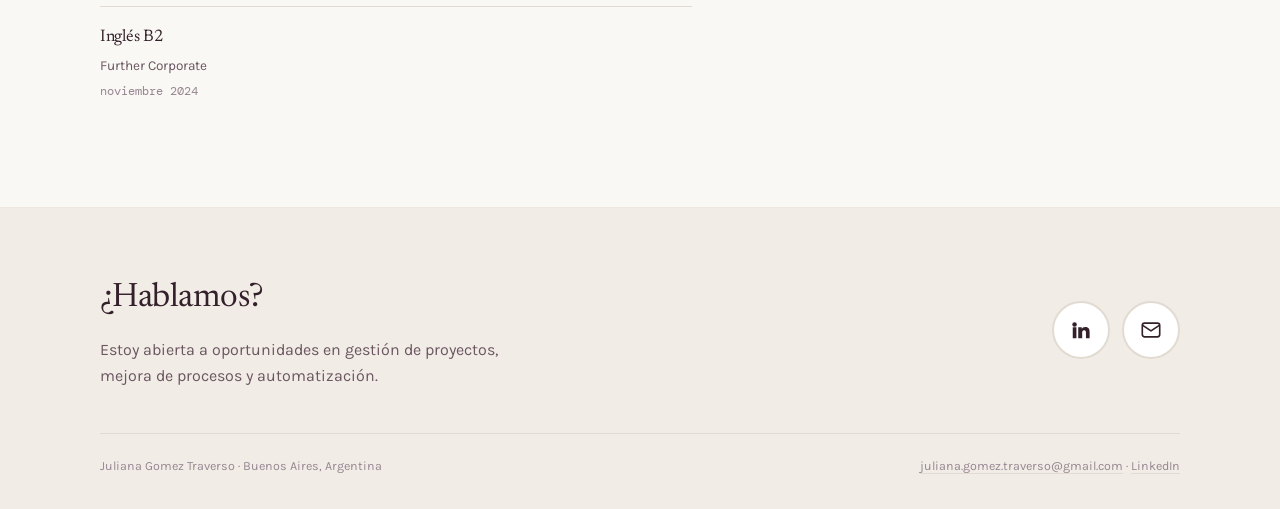
==== commit 883b7f04: "a" ====
--- a/index.html
+++ b/index.html
@@ -444,8 +444,8 @@
           <span class="typewriter" aria-label="IT Analyst"></span>
           <span data-es="en Accenture" data-en="at Accenture">en Accenture</span>
         </p>
-        <p class="lede" data-es="Hace casi tres años que trabajo en soporte IT en Accenture Argentina. Empecé resolviendo incidentes y reparando notebooks, y hoy me ocupo de la imagen base de Windows para cuatro países y armo automatizaciones en Power Platform. Ahora quiero moverme hacia gestión de proyectos." data-en="I've spent almost three years in IT support at Accenture Argentina. I started fixing incidents and repairing laptops, and today I own the Windows base image for four countries and build automations in Power Platform. Now I want to move into project management.">Hace casi tres años que trabajo en soporte IT en Accenture Argentina. Empecé resolviendo incidentes y reparando notebooks, y hoy me ocupo de la imagen base de Windows para cuatro países y armo automatizaciones en Power Platform. Ahora quiero moverme hacia gestión de proyectos.</p>
         <div class="hero-cta">
+          <p class="lede" data-es="Hace más tres años que trabajo en soporte IT en Accenture Argentina. Resolviendo incidentes y reparando notebooks, hoy, además me ocupo de la imagen base de Windows para cuatro países y armo automatizaciones en Power Platform. Ahora quiero moverme hacia gestión de proyectos." data-en="I've been working in IT support at Accenture Argentina for over three years. Alongside resolving incidents and repairing laptops, I now handle the Windows base image for four countries and build automations in Power Platform. Now, I want to move into project management.">Hace casi tres años que trabajo en soporte IT en Accenture Argentina. Empecé resolviendo incidentes y reparando notebooks, y hoy me ocupo de la imagen base de Windows para cuatro países y armo automatizaciones en Power Platform. Ahora quiero moverme hacia gestión de proyectos.</p>
           <a class="btn" href="https://www.linkedin.com/in/juliana-gomez-traverso-85383a218" target="_blank" rel="noopener" data-es="Ver LinkedIn" data-en="View LinkedIn">Ver LinkedIn</a>
           <a class="btn ghost" href="mailto:juliana.gomez.traverso@gmail.com" data-es="Escribime" data-en="Get in touch">Escribime</a>
         </div>
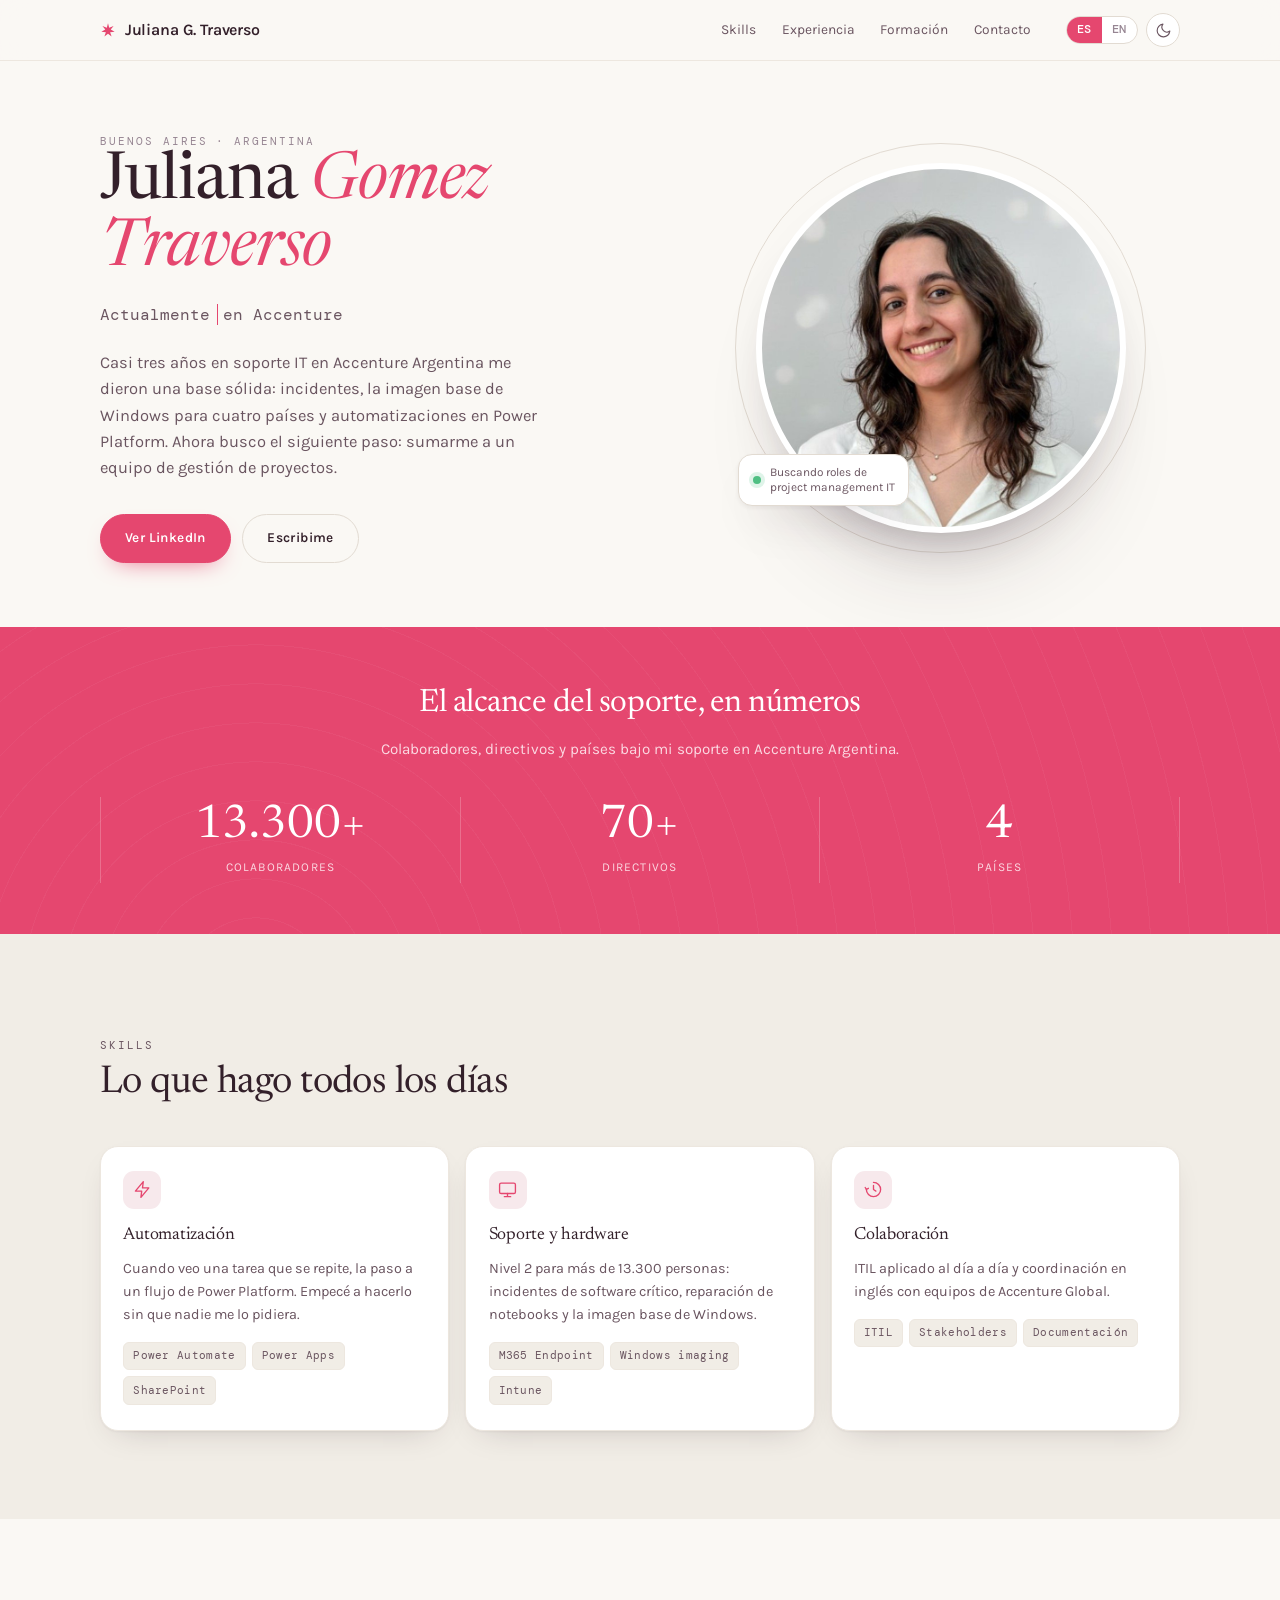
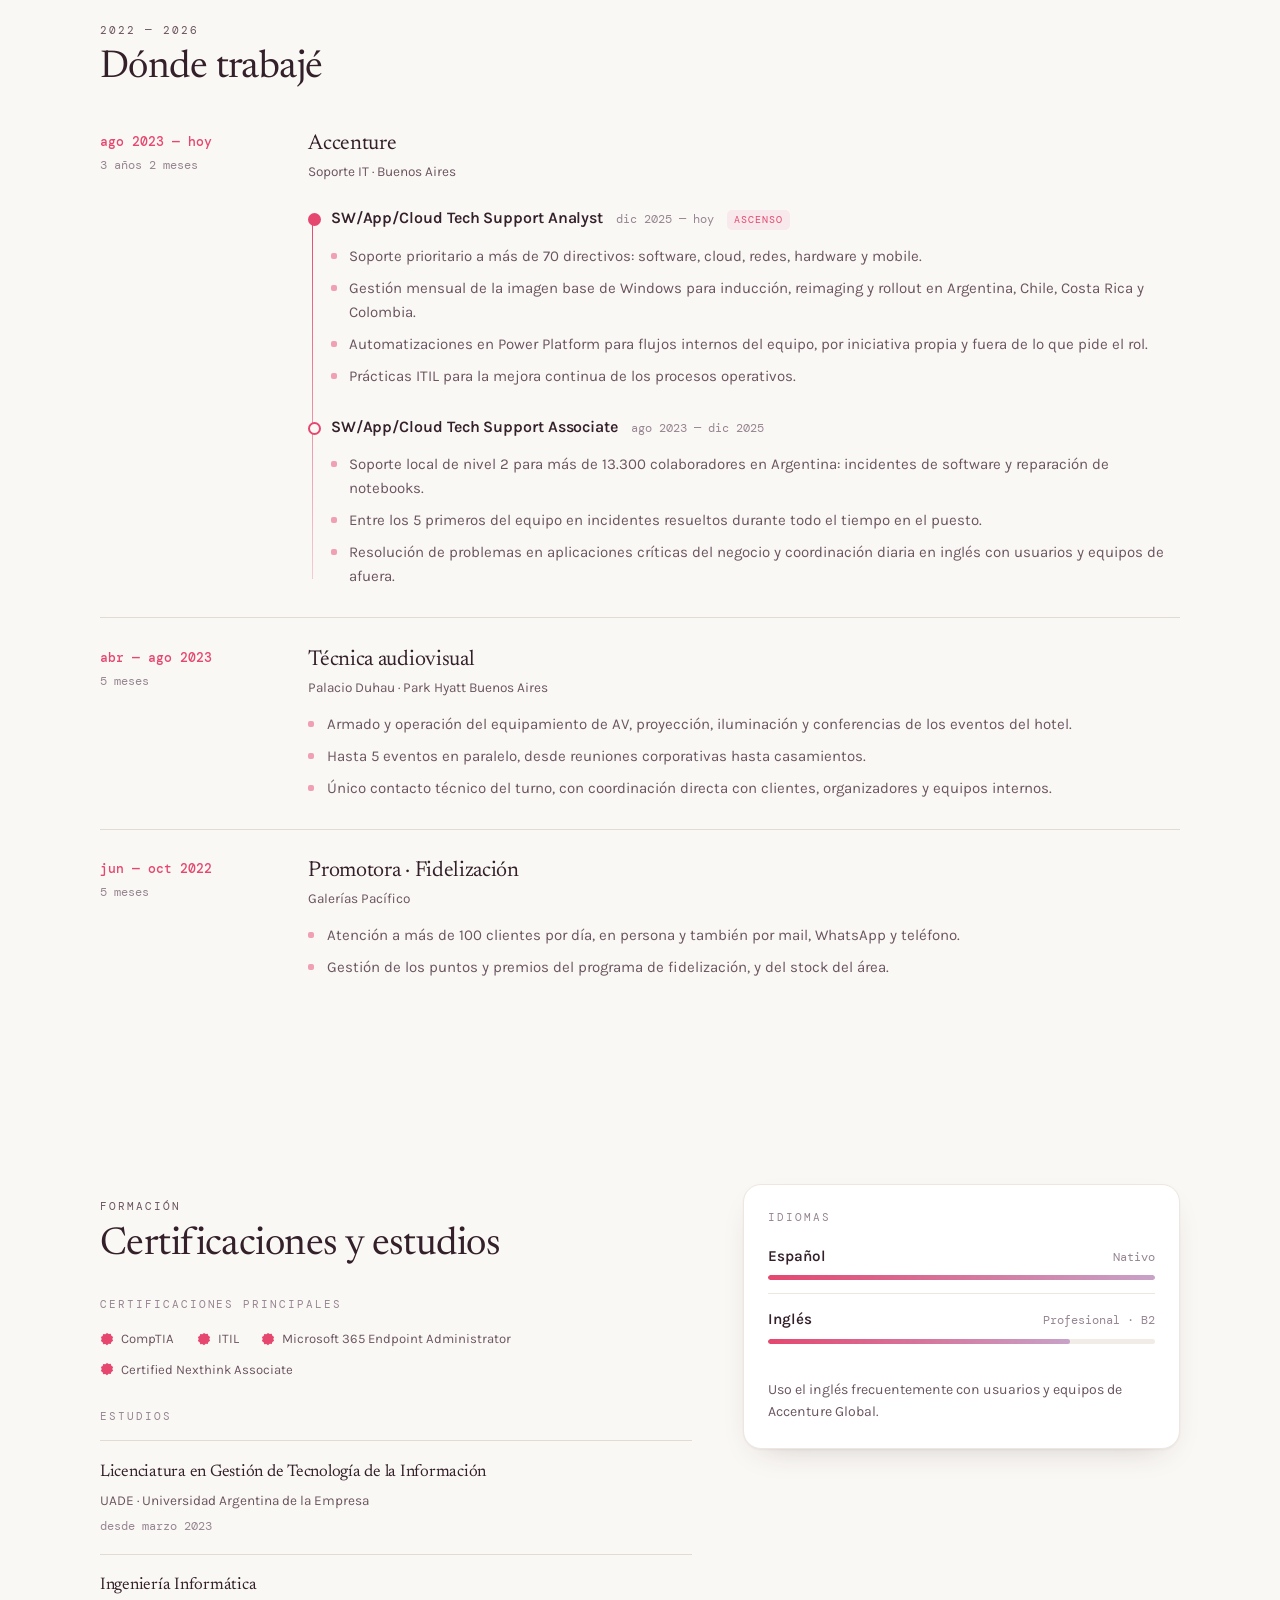
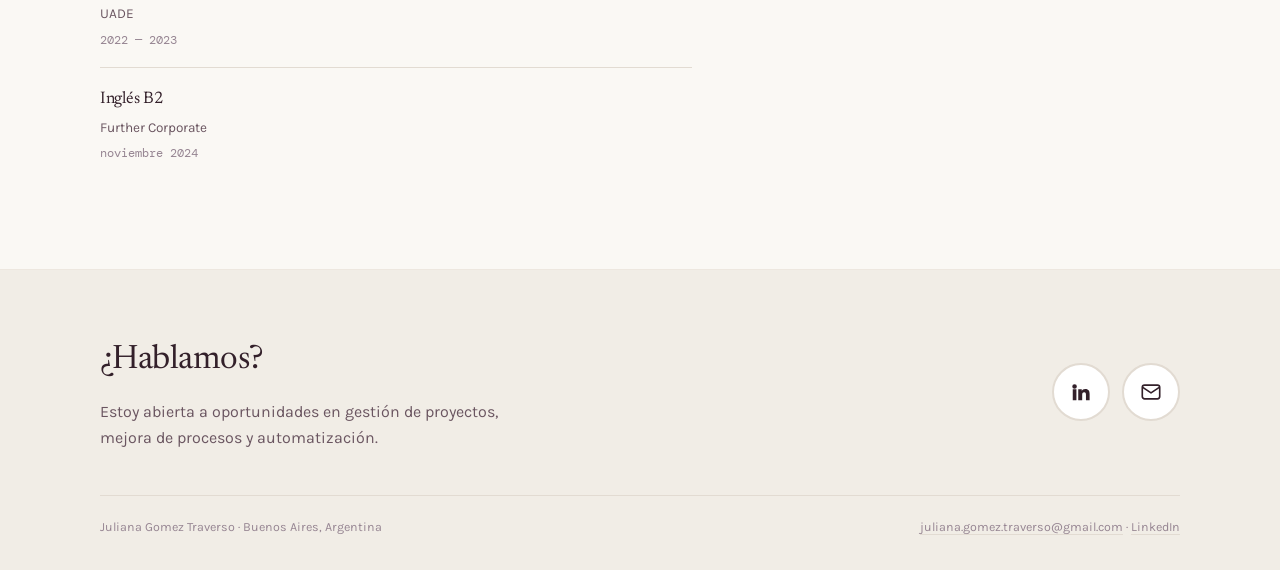
==== commit 7b2dd5f6: "Reordenar secciones, agregar preview de certificaciones y despersonalizar experiencia - Orden: Skill" ====
--- a/index.html
+++ b/index.html
@@ -4,6 +4,7 @@
 <meta charset="UTF-8">
 <meta name="viewport" content="width=device-width, initial-scale=1.0">
 <title>Juliana Gomez Traverso</title>
+<link rel="icon" type="image/svg+xml" href="assets/img/favicon.svg">
 <link rel="preconnect" href="https://fonts.googleapis.com">
 <link rel="preconnect" href="https://fonts.gstatic.com" crossorigin>
 <link rel="stylesheet" href="https://fonts.googleapis.com/css2?family=Newsreader:ital,opsz,wght@0,6..72,300;0,400;0,500;0,600;1,6..72,300;1,400&family=Karla:wght@300;400;500;600;700&family=DM+Mono:wght@400;500&display=swap">
@@ -199,11 +200,32 @@
 .badge .dot{width:8px;height:8px;border-radius:50%;background:#4FBF83;box-shadow:0 0 0 4px rgba(79,191,131,.18)}
 .badge span{font-size:.74rem;color:var(--ink-2);line-height:1.3}
 
-.certstrip{border-top:1px solid var(--line-soft);border-bottom:1px solid var(--line-soft);padding:1.5rem 0;background:var(--bg-alt)}
-.certstrip .wrap{display:flex;flex-wrap:wrap;gap:.6rem 1.6rem;align-items:center}
-.certstrip .eyebrow{flex:0 0 auto;margin-right:.4rem}
-.cert{font-size:.82rem;color:var(--ink-2);display:flex;align-items:center;gap:.45rem}
+.cert-group{display:flex;flex-wrap:wrap;gap:.6rem 1.4rem}
+.cert{
+  font:inherit;font-size:.82rem;color:var(--ink-2);display:flex;align-items:center;gap:.45rem;
+  border:0;background:none;padding:0;margin:0;cursor:pointer;text-align:left;
+  transition:color .2s;
+}
+.cert:hover{color:var(--accent)}
 .cert svg{width:14px;height:14px;color:var(--accent);flex:0 0 auto}
+
+/* ============ CERT PREVIEW DIALOG ============ */
+.cert-dialog{
+  position:relative;border:0;border-radius:18px;padding:0;background:var(--surface);color:var(--ink);
+  box-shadow:var(--shadow-3d);max-width:min(520px,92vw);width:100%;margin:auto;
+}
+.cert-dialog::backdrop{background:rgba(23,21,26,.55);backdrop-filter:blur(2px)}
+.cert-dialog[open]{display:flex;flex-direction:column}
+.cert-dialog-img{width:100%;display:block;border-radius:18px 18px 0 0;background:var(--bg-alt)}
+.cert-dialog-foot{display:flex;align-items:center;justify-content:space-between;gap:1rem;padding:1.1rem 1.3rem}
+.cert-dialog-name{font-family:"Newsreader",serif;font-size:1.05rem;line-height:1.3}
+.cert-dialog-close{
+  position:absolute;top:.7rem;right:.7rem;width:32px;height:32px;border-radius:50%;z-index:1;
+  border:1px solid var(--line);background:var(--surface);color:var(--ink-2);
+  font-size:1.2rem;line-height:1;cursor:pointer;display:grid;place-items:center;
+}
+.cert-dialog-close:hover{color:var(--accent);border-color:var(--accent)}
+.cert-dialog-dl{padding:.55rem 1rem;font-size:.78rem;white-space:nowrap}
 
 /* ============ SECTIONS ============ */
 section{padding:clamp(3rem,7vw,5.5rem) 0}
@@ -412,8 +434,8 @@
       Juliana G. Traverso
     </a>
     <nav class="topnav">
+      <a href="#skills" data-es="Skills" data-en="Skills">Skills</a>
       <a href="#experiencia" data-es="Experiencia" data-en="Experience">Experiencia</a>
-      <a href="#skills" data-es="Skills" data-en="Skills">Skills</a>
       <a href="#formacion" data-es="Formación" data-en="Education">Formación</a>
       <a href="#contacto" data-es="Contacto" data-en="Contact">Contacto</a>
     </nav>
@@ -444,14 +466,14 @@
           <span class="typewriter" aria-label="IT Analyst"></span>
           <span data-es="en Accenture" data-en="at Accenture">en Accenture</span>
         </p>
+        <p class="lede" data-es="Casi tres años en soporte IT en Accenture Argentina me dieron una base sólida: incidentes, la imagen base de Windows para cuatro países y automatizaciones en Power Platform. Ahora busco el siguiente paso: sumarme a un equipo de gestión de proyectos." data-en="Almost three years in IT support at Accenture Argentina gave me a solid base: incidents, the Windows base image for four countries, and automations in Power Platform. Now I'm looking for the next step: joining a project management team.">Casi tres años en soporte IT en Accenture Argentina me dieron una base sólida: incidentes, la imagen base de Windows para cuatro países y automatizaciones en Power Platform. Ahora busco el siguiente paso: sumarme a un equipo de gestión de proyectos.</p>
         <div class="hero-cta">
-          <p class="lede" data-es="Hace más tres años que trabajo en soporte IT en Accenture Argentina. Resolviendo incidentes y reparando notebooks, hoy, además me ocupo de la imagen base de Windows para cuatro países y armo automatizaciones en Power Platform. Ahora quiero moverme hacia gestión de proyectos." data-en="I've been working in IT support at Accenture Argentina for over three years. Alongside resolving incidents and repairing laptops, I now handle the Windows base image for four countries and build automations in Power Platform. Now, I want to move into project management.">Hace casi tres años que trabajo en soporte IT en Accenture Argentina. Empecé resolviendo incidentes y reparando notebooks, y hoy me ocupo de la imagen base de Windows para cuatro países y armo automatizaciones en Power Platform. Ahora quiero moverme hacia gestión de proyectos.</p>
           <a class="btn" href="https://www.linkedin.com/in/juliana-gomez-traverso-85383a218" target="_blank" rel="noopener" data-es="Ver LinkedIn" data-en="View LinkedIn">Ver LinkedIn</a>
           <a class="btn ghost" href="mailto:juliana.gomez.traverso@gmail.com" data-es="Escribime" data-en="Get in touch">Escribime</a>
         </div>
       </div>
       <figure class="hero-photo">
-        <img src="assets/img/photo.jpg" alt="Juliana Gomez Traverso" onerror="this.src='assets/img/photo-placeholder.svg'">
+        <img src="assets/img/photo.jpg" alt="Juliana Gomez Traverso">
         <figcaption class="badge">
           <span class="dot" aria-hidden="true"></span>
           <span data-es="Buscando roles de<br>project management IT" data-en="Looking for IT project<br>management roles">Buscando roles de<br>project management IT</span>
@@ -460,22 +482,11 @@
     </div>
   </section>
 
-  <!-- CERTIFICATIONS STRIP -->
-  <div class="certstrip">
-    <div class="wrap">
-      <p class="eyebrow" data-es="Certificaciones principales" data-en="Main certifications">Certificaciones principales</p>
-      <span class="cert"><svg viewBox="0 0 24 24" fill="currentColor" aria-hidden="true"><path d="M12 1.5l2.9 2.1 3.5-.4 1.1 3.4 3 1.9-1.4 3.3 1.4 3.3-3 1.9-1.1 3.4-3.5-.4L12 22.5 9.1 20.4l-3.5.4-1.1-3.4-3-1.9L2.9 12 1.5 8.7l3-1.9 1.1-3.4 3.5.4z"/></svg>CompTIA</span>
-      <span class="cert"><svg viewBox="0 0 24 24" fill="currentColor" aria-hidden="true"><path d="M12 1.5l2.9 2.1 3.5-.4 1.1 3.4 3 1.9-1.4 3.3 1.4 3.3-3 1.9-1.1 3.4-3.5-.4L12 22.5 9.1 20.4l-3.5.4-1.1-3.4-3-1.9L2.9 12 1.5 8.7l3-1.9 1.1-3.4 3.5.4z"/></svg>ITIL</span>
-      <span class="cert"><svg viewBox="0 0 24 24" fill="currentColor" aria-hidden="true"><path d="M12 1.5l2.9 2.1 3.5-.4 1.1 3.4 3 1.9-1.4 3.3 1.4 3.3-3 1.9-1.1 3.4-3.5-.4L12 22.5 9.1 20.4l-3.5.4-1.1-3.4-3-1.9L2.9 12 1.5 8.7l3-1.9 1.1-3.4 3.5.4z"/></svg>Microsoft 365 Endpoint Administrator</span>
-      <span class="cert"><svg viewBox="0 0 24 24" fill="currentColor" aria-hidden="true"><path d="M12 1.5l2.9 2.1 3.5-.4 1.1 3.4 3 1.9-1.4 3.3 1.4 3.3-3 1.9-1.1 3.4-3.5-.4L12 22.5 9.1 20.4l-3.5.4-1.1-3.4-3-1.9L2.9 12 1.5 8.7l3-1.9 1.1-3.4 3.5.4z"/></svg>Certified Nexthink Associate</span>
-    </div>
-  </div>
-
   <!-- STATS BAND -->
   <div class="band">
     <div class="wrap">
-      <h2 data-es="El alcance del rol, en números" data-en="The scope of the role, in numbers">El alcance del rol, en números</h2>
-      <p class="sub" data-es="Accenture Argentina, equipo de soporte local." data-en="Accenture Argentina, local support team.">Accenture Argentina, equipo de soporte local.</p>
+      <h2 data-es="El alcance del soporte, en números" data-en="The scope of the support, in numbers">El alcance del soporte, en números</h2>
+      <p class="sub" data-es="Colaboradores, directivos y países bajo mi soporte en Accenture Argentina." data-en="Employees, executives and countries under my support at Accenture Argentina.">Colaboradores, directivos y países bajo mi soporte en Accenture Argentina.</p>
       <div class="stats">
         <div class="stat"><b>13.300+</b><span data-es="Colaboradores" data-en="Employees">Colaboradores</span></div>
         <div class="stat"><b>70+</b><span data-es="Directivos" data-en="Executives">Directivos</span></div>
@@ -483,80 +494,6 @@
       </div>
     </div>
   </div>
-
-  <!-- EXPERIENCE -->
-  <section id="experiencia" class="reveal">
-    <div class="wrap">
-      <div class="sec-head">
-        <p class="eyebrow">2022 — 2026</p>
-        <h2 data-es="Dónde trabajé" data-en="Where I've worked">Dónde trabajé</h2>
-      </div>
-      <div class="timeline">
-
-        <article class="job">
-          <div class="when"><b data-es="ago 2023 — hoy" data-en="Aug 2023 — present">ago 2023 — hoy</b><span data-es="3 años 2 meses" data-en="3 yrs 2 mos">3 años 2 meses</span></div>
-          <div>
-            <h3>Accenture</h3>
-            <p class="org" data-es="Soporte IT · Buenos Aires" data-en="IT support · Buenos Aires">Soporte IT · Buenos Aires</p>
-
-            <div class="steps">
-              <div class="step now">
-                <div class="step-head">
-                  <h4>SW/App/Cloud Tech Support Analyst</h4>
-                  <span class="step-when" data-es="dic 2025 — hoy" data-en="Dec 2025 — present">dic 2025 — hoy</span>
-                  <span class="now-tag" data-es="Ascenso" data-en="Promotion">Ascenso</span>
-                </div>
-                <ul>
-                  <li data-es="Doy soporte prioritario a más de 70 directivos: software, cloud, redes, hardware y mobile." data-en="I give priority support to 70+ executives: software, cloud, networking, hardware and mobile.">Doy soporte prioritario a más de 70 directivos: software, cloud, redes, hardware y mobile.</li>
-                  <li data-es="Me ocupo todos los meses de la imagen base de Windows que se usa para inducción, reimaging y rollout en Argentina, Chile, Costa Rica y Colombia." data-en="Every month I handle the Windows base image used for onboarding, reimaging and rollout in Argentina, Chile, Costa Rica and Colombia.">Me ocupo todos los meses de la imagen base de Windows que se usa para inducción, reimaging y rollout en Argentina, Chile, Costa Rica y Colombia.</li>
-                  <li data-es="Armé automatizaciones en Power Platform para flujos internos del equipo, por iniciativa propia y fuera de lo que pide el rol." data-en="I built Power Platform automations for the team's internal workflows, on my own initiative and outside what the role asks for.">Armé automatizaciones en Power Platform para flujos internos del equipo, por iniciativa propia y fuera de lo que pide el rol.</li>
-                  <li data-es="Trabajo con prácticas ITIL para ir mejorando los procesos operativos." data-en="I work with ITIL practices to keep improving operational processes.">Trabajo con prácticas ITIL para ir mejorando los procesos operativos.</li>
-                </ul>
-              </div>
-
-              <div class="step">
-                <div class="step-head">
-                  <h4>SW/App/Cloud Tech Support Associate</h4>
-                  <span class="step-when" data-es="ago 2023 — dic 2025" data-en="Aug 2023 — Dec 2025">ago 2023 — dic 2025</span>
-                </div>
-                <ul>
-                  <li data-es="Soporte local de nivel 2 para más de 13.300 colaboradores en Argentina: incidentes de software y reparación de notebooks." data-en="Level 2 local support for 13,300+ employees in Argentina: software incidents and laptop repair.">Soporte local de nivel 2 para más de 13.300 colaboradores en Argentina: incidentes de software y reparación de notebooks.</li>
-                  <li data-es="Estuve entre los 5 primeros del equipo en incidentes resueltos durante todo el tiempo que ocupé el puesto." data-en="I stayed in the team's top 5 for incidents resolved the whole time I held the role.">Estuve entre los 5 primeros del equipo en incidentes resueltos durante todo el tiempo que ocupé el puesto.</li>
-                  <li data-es="Resolví problemas en aplicaciones críticas del negocio y hablé en inglés todos los días con usuarios y equipos de afuera." data-en="I fixed issues in business-critical applications and spoke English daily with users and teams abroad.">Resolví problemas en aplicaciones críticas del negocio y hablé en inglés todos los días con usuarios y equipos de afuera.</li>
-                </ul>
-              </div>
-            </div>
-          </div>
-        </article>
-
-        <article class="job">
-          <div class="when"><b data-es="abr — ago 2023" data-en="Apr — Aug 2023">abr — ago 2023</b><span data-es="5 meses" data-en="5 months">5 meses</span></div>
-          <div>
-            <h3 data-es="Técnica audiovisual" data-en="Audiovisual technician">Técnica audiovisual</h3>
-            <p class="org">Palacio Duhau · Park Hyatt Buenos Aires</p>
-            <ul>
-              <li data-es="Armaba y operaba el equipamiento de AV, proyección, iluminación y conferencias de los eventos del hotel." data-en="I set up and ran the AV, projection, lighting and conferencing gear for the hotel's events.">Armaba y operaba el equipamiento de AV, proyección, iluminación y conferencias de los eventos del hotel.</li>
-              <li data-es="Llevaba hasta 5 eventos en paralelo, desde reuniones corporativas hasta casamientos." data-en="I ran up to 5 events at once, from corporate meetings to weddings.">Llevaba hasta 5 eventos en paralelo, desde reuniones corporativas hasta casamientos.</li>
-              <li data-es="Era el único contacto técnico del turno, así que coordinaba sola con clientes, organizadores y los equipos internos." data-en="I was the only technical contact on shift, so I coordinated on my own with clients, planners and internal teams.">Era el único contacto técnico del turno, así que coordinaba sola con clientes, organizadores y los equipos internos.</li>
-            </ul>
-          </div>
-        </article>
-
-        <article class="job">
-          <div class="when"><b data-es="jun — oct 2022" data-en="Jun — Oct 2022">jun — oct 2022</b><span data-es="5 meses" data-en="5 months">5 meses</span></div>
-          <div>
-            <h3 data-es="Promotora · Fidelización" data-en="Loyalty &amp; guest services">Promotora · Fidelización</h3>
-            <p class="org">Galerías Pacífico</p>
-            <ul>
-              <li data-es="Atendía a más de 100 clientes por día, en persona y también por mail, WhatsApp y teléfono." data-en="I served 100+ customers a day, in person and also by email, WhatsApp and phone.">Atendía a más de 100 clientes por día, en persona y también por mail, WhatsApp y teléfono.</li>
-              <li data-es="Manejaba los puntos y premios del programa de fidelización, y el stock del área." data-en="I managed the loyalty program's points and rewards, plus the area's stock.">Manejaba los puntos y premios del programa de fidelización, y el stock del área.</li>
-            </ul>
-          </div>
-        </article>
-
-      </div>
-    </div>
-  </section>
 
   <!-- SKILLS -->
   <section id="skills" class="tint reveal">
@@ -588,14 +525,98 @@
     </div>
   </section>
 
+  <!-- EXPERIENCE -->
+  <section id="experiencia" class="reveal">
+    <div class="wrap">
+      <div class="sec-head">
+        <p class="eyebrow">2022 — 2026</p>
+        <h2 data-es="Dónde trabajé" data-en="Where I've worked">Dónde trabajé</h2>
+      </div>
+      <div class="timeline">
+
+        <article class="job">
+          <div class="when"><b data-es="ago 2023 — hoy" data-en="Aug 2023 — present">ago 2023 — hoy</b><span data-es="3 años 2 meses" data-en="3 yrs 2 mos">3 años 2 meses</span></div>
+          <div>
+            <h3>Accenture</h3>
+            <p class="org" data-es="Soporte IT · Buenos Aires" data-en="IT support · Buenos Aires">Soporte IT · Buenos Aires</p>
+
+            <div class="steps">
+              <div class="step now">
+                <div class="step-head">
+                  <h4>SW/App/Cloud Tech Support Analyst</h4>
+                  <span class="step-when" data-es="dic 2025 — hoy" data-en="Dec 2025 — present">dic 2025 — hoy</span>
+                  <span class="now-tag" data-es="Ascenso" data-en="Promotion">Ascenso</span>
+                </div>
+                <ul>
+                  <li data-es="Soporte prioritario a más de 70 directivos: software, cloud, redes, hardware y mobile." data-en="Priority support for 70+ executives: software, cloud, networking, hardware and mobile.">Soporte prioritario a más de 70 directivos: software, cloud, redes, hardware y mobile.</li>
+                  <li data-es="Gestión mensual de la imagen base de Windows para inducción, reimaging y rollout en Argentina, Chile, Costa Rica y Colombia." data-en="Monthly management of the Windows base image for onboarding, reimaging and rollout in Argentina, Chile, Costa Rica and Colombia.">Gestión mensual de la imagen base de Windows para inducción, reimaging y rollout en Argentina, Chile, Costa Rica y Colombia.</li>
+                  <li data-es="Automatizaciones en Power Platform para flujos internos del equipo, por iniciativa propia y fuera de lo que pide el rol." data-en="Power Platform automations for the team's internal workflows, on personal initiative and outside what the role asks for.">Automatizaciones en Power Platform para flujos internos del equipo, por iniciativa propia y fuera de lo que pide el rol.</li>
+                  <li data-es="Prácticas ITIL para la mejora continua de los procesos operativos." data-en="ITIL practices for continuous improvement of operational processes.">Prácticas ITIL para la mejora continua de los procesos operativos.</li>
+                </ul>
+              </div>
+
+              <div class="step">
+                <div class="step-head">
+                  <h4>SW/App/Cloud Tech Support Associate</h4>
+                  <span class="step-when" data-es="ago 2023 — dic 2025" data-en="Aug 2023 — Dec 2025">ago 2023 — dic 2025</span>
+                </div>
+                <ul>
+                  <li data-es="Soporte local de nivel 2 para más de 13.300 colaboradores en Argentina: incidentes de software y reparación de notebooks." data-en="Level 2 local support for 13,300+ employees in Argentina: software incidents and laptop repair.">Soporte local de nivel 2 para más de 13.300 colaboradores en Argentina: incidentes de software y reparación de notebooks.</li>
+                  <li data-es="Entre los 5 primeros del equipo en incidentes resueltos durante todo el tiempo en el puesto." data-en="Among the team's top 5 for incidents resolved throughout the whole time in the role.">Entre los 5 primeros del equipo en incidentes resueltos durante todo el tiempo en el puesto.</li>
+                  <li data-es="Resolución de problemas en aplicaciones críticas del negocio y coordinación diaria en inglés con usuarios y equipos de afuera." data-en="Troubleshooting of business-critical applications and daily coordination in English with users and teams abroad.">Resolución de problemas en aplicaciones críticas del negocio y coordinación diaria en inglés con usuarios y equipos de afuera.</li>
+                </ul>
+              </div>
+            </div>
+          </div>
+        </article>
+
+        <article class="job">
+          <div class="when"><b data-es="abr — ago 2023" data-en="Apr — Aug 2023">abr — ago 2023</b><span data-es="5 meses" data-en="5 months">5 meses</span></div>
+          <div>
+            <h3 data-es="Técnica audiovisual" data-en="Audiovisual technician">Técnica audiovisual</h3>
+            <p class="org">Palacio Duhau · Park Hyatt Buenos Aires</p>
+            <ul>
+              <li data-es="Armado y operación del equipamiento de AV, proyección, iluminación y conferencias de los eventos del hotel." data-en="Setup and operation of AV, projection, lighting and conferencing equipment for the hotel's events.">Armado y operación del equipamiento de AV, proyección, iluminación y conferencias de los eventos del hotel.</li>
+              <li data-es="Hasta 5 eventos en paralelo, desde reuniones corporativas hasta casamientos." data-en="Up to 5 events in parallel, from corporate meetings to weddings.">Hasta 5 eventos en paralelo, desde reuniones corporativas hasta casamientos.</li>
+              <li data-es="Único contacto técnico del turno, con coordinación directa con clientes, organizadores y equipos internos." data-en="Sole technical contact on shift, coordinating directly with clients, planners and internal teams.">Único contacto técnico del turno, con coordinación directa con clientes, organizadores y equipos internos.</li>
+            </ul>
+          </div>
+        </article>
+
+        <article class="job">
+          <div class="when"><b data-es="jun — oct 2022" data-en="Jun — Oct 2022">jun — oct 2022</b><span data-es="5 meses" data-en="5 months">5 meses</span></div>
+          <div>
+            <h3 data-es="Promotora · Fidelización" data-en="Loyalty &amp; guest services">Promotora · Fidelización</h3>
+            <p class="org">Galerías Pacífico</p>
+            <ul>
+              <li data-es="Atención a más de 100 clientes por día, en persona y también por mail, WhatsApp y teléfono." data-en="Service for 100+ customers a day, in person and also by email, WhatsApp and phone.">Atención a más de 100 clientes por día, en persona y también por mail, WhatsApp y teléfono.</li>
+              <li data-es="Gestión de los puntos y premios del programa de fidelización, y del stock del área." data-en="Management of the loyalty program's points and rewards, and the area's stock.">Gestión de los puntos y premios del programa de fidelización, y del stock del área.</li>
+            </ul>
+          </div>
+        </article>
+
+      </div>
+    </div>
+  </section>
+
   <!-- EDUCATION + LANGUAGES -->
   <section id="formacion" class="reveal">
     <div class="wrap duo">
       <div>
         <div class="sec-head" style="margin-bottom:1.8rem">
           <p class="eyebrow" data-es="Formación" data-en="Education">Formación</p>
-          <h2 data-es="Estudios" data-en="Studies">Estudios</h2>
+          <h2 data-es="Certificaciones y estudios" data-en="Certifications & studies">Certificaciones y estudios</h2>
         </div>
+
+        <p class="eyebrow" style="margin-bottom:.9rem" data-es="Certificaciones principales" data-en="Main certifications">Certificaciones principales</p>
+        <div class="cert-group">
+          <button type="button" class="cert" data-name="CompTIA" data-file="assets/certs/comptia.jpg"><svg viewBox="0 0 24 24" fill="currentColor" aria-hidden="true"><path d="M12 1.5l2.9 2.1 3.5-.4 1.1 3.4 3 1.9-1.4 3.3 1.4 3.3-3 1.9-1.1 3.4-3.5-.4L12 22.5 9.1 20.4l-3.5.4-1.1-3.4-3-1.9L2.9 12 1.5 8.7l3-1.9 1.1-3.4 3.5.4z"/></svg>CompTIA</button>
+          <button type="button" class="cert" data-name="ITIL" data-file="assets/certs/itil.jpg"><svg viewBox="0 0 24 24" fill="currentColor" aria-hidden="true"><path d="M12 1.5l2.9 2.1 3.5-.4 1.1 3.4 3 1.9-1.4 3.3 1.4 3.3-3 1.9-1.1 3.4-3.5-.4L12 22.5 9.1 20.4l-3.5.4-1.1-3.4-3-1.9L2.9 12 1.5 8.7l3-1.9 1.1-3.4 3.5.4z"/></svg>ITIL</button>
+          <button type="button" class="cert" data-name="Microsoft 365 Endpoint Administrator" data-file="assets/certs/microsoft-365-endpoint-administrator.jpg"><svg viewBox="0 0 24 24" fill="currentColor" aria-hidden="true"><path d="M12 1.5l2.9 2.1 3.5-.4 1.1 3.4 3 1.9-1.4 3.3 1.4 3.3-3 1.9-1.1 3.4-3.5-.4L12 22.5 9.1 20.4l-3.5.4-1.1-3.4-3-1.9L2.9 12 1.5 8.7l3-1.9 1.1-3.4 3.5.4z"/></svg>Microsoft 365 Endpoint Administrator</button>
+          <button type="button" class="cert" data-name="Certified Nexthink Associate" data-file="assets/certs/certified-nexthink-associate.jpg"><svg viewBox="0 0 24 24" fill="currentColor" aria-hidden="true"><path d="M12 1.5l2.9 2.1 3.5-.4 1.1 3.4 3 1.9-1.4 3.3 1.4 3.3-3 1.9-1.1 3.4-3.5-.4L12 22.5 9.1 20.4l-3.5.4-1.1-3.4-3-1.9L2.9 12 1.5 8.7l3-1.9 1.1-3.4 3.5.4z"/></svg>Certified Nexthink Associate</button>
+        </div>
+
+        <p class="eyebrow" style="margin:1.8rem 0 .9rem" data-es="Estudios" data-en="Studies">Estudios</p>
         <div class="entry">
           <h3 data-es="Licenciatura en Gestión de Tecnología de la Información" data-en="B.Sc. in Information Technology Management">Licenciatura en Gestión de Tecnología de la Información</h3>
           <p class="meta">UADE · Universidad Argentina de la Empresa</p>
@@ -631,6 +652,18 @@
 
 </main>
 
+<dialog id="cert-dialog" class="cert-dialog">
+  <button type="button" class="cert-dialog-close" id="cert-dialog-close" aria-label="Cerrar">&times;</button>
+  <img id="cert-dialog-img" class="cert-dialog-img" alt="">
+  <div class="cert-dialog-foot">
+    <p id="cert-dialog-name" class="cert-dialog-name"></p>
+    <a id="cert-dialog-download" class="btn ghost cert-dialog-dl" download>
+      <svg viewBox="0 0 24 24" width="14" height="14" fill="none" stroke="currentColor" stroke-width="1.8" stroke-linecap="round" stroke-linejoin="round" aria-hidden="true"><path d="M12 3v12m0 0l-4-4m4 4l4-4M4 21h16"/></svg>
+      <span data-es="Descargar" data-en="Download">Descargar</span>
+    </a>
+  </div>
+</dialog>
+
 <footer id="contacto">
   <div class="wrap">
     <div class="foot-top">
@@ -712,6 +745,68 @@
       }
     });
   });
+
+  /* ---- CERT PREVIEW ---- */
+  var certDialog = document.getElementById('cert-dialog');
+  if (certDialog) {
+    var certImg = document.getElementById('cert-dialog-img');
+    var certNameEl = document.getElementById('cert-dialog-name');
+    var certDownload = document.getElementById('cert-dialog-download');
+    var certCloseBtn = document.getElementById('cert-dialog-close');
+    var activeCertBtn = null;
+    var reduceMotion = window.matchMedia('(prefers-reduced-motion: reduce)').matches;
+
+    function openCert(btn){
+      var file = btn.getAttribute('data-file');
+      var name = btn.getAttribute('data-name');
+      function apply(){
+        certImg.src = file;
+        certImg.alt = name;
+        certNameEl.textContent = name;
+        certDownload.href = file;
+        certDownload.setAttribute('download', name.toLowerCase().replace(/[^a-z0-9]+/g,'-'));
+        certDialog.showModal();
+      }
+      if (!reduceMotion && document.startViewTransition){
+        activeCertBtn = btn;
+        btn.style.viewTransitionName = 'cert-preview';
+        var t = document.startViewTransition(function(){
+          apply();
+          btn.style.viewTransitionName = '';
+          certDialog.style.viewTransitionName = 'cert-preview';
+        });
+        t.finished.finally(function(){ certDialog.style.viewTransitionName = ''; });
+      } else {
+        apply();
+      }
+    }
+
+    function closeCert(){
+      if (!certDialog.open) return;
+      var btn = activeCertBtn;
+      activeCertBtn = null;
+      if (!reduceMotion && document.startViewTransition && btn){
+        certDialog.style.viewTransitionName = 'cert-preview';
+        var t = document.startViewTransition(function(){
+          certDialog.close();
+          btn.style.viewTransitionName = 'cert-preview';
+        });
+        t.finished.finally(function(){
+          certDialog.style.viewTransitionName = '';
+          btn.style.viewTransitionName = '';
+        });
+      } else {
+        certDialog.close();
+      }
+    }
+
+    document.querySelectorAll('.cert[data-file]').forEach(function(btn){
+      btn.addEventListener('click', function(){ openCert(btn); });
+    });
+    certCloseBtn.addEventListener('click', closeCert);
+    certDialog.addEventListener('click', function(e){ if (e.target === certDialog) closeCert(); });
+    certDialog.addEventListener('cancel', function(e){ e.preventDefault(); closeCert(); });
+  }
 })();
 </script>
 </body>
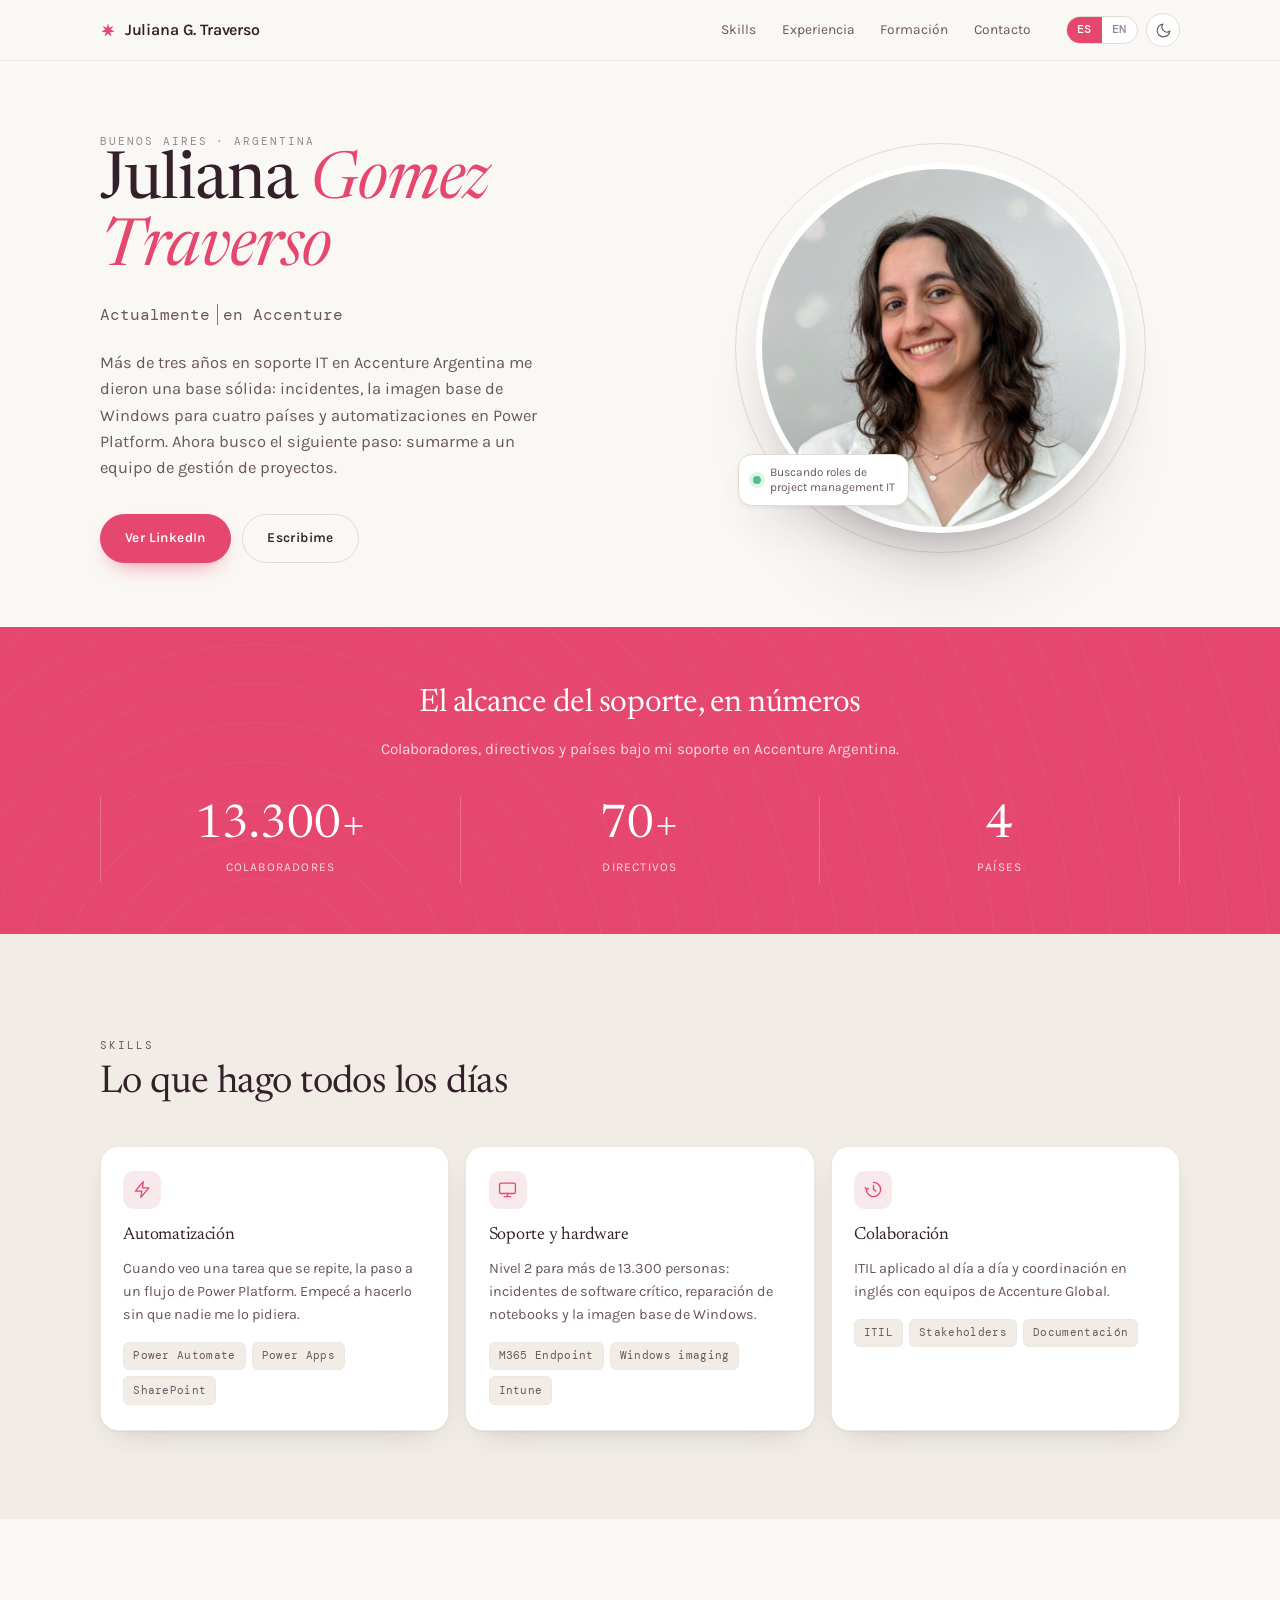
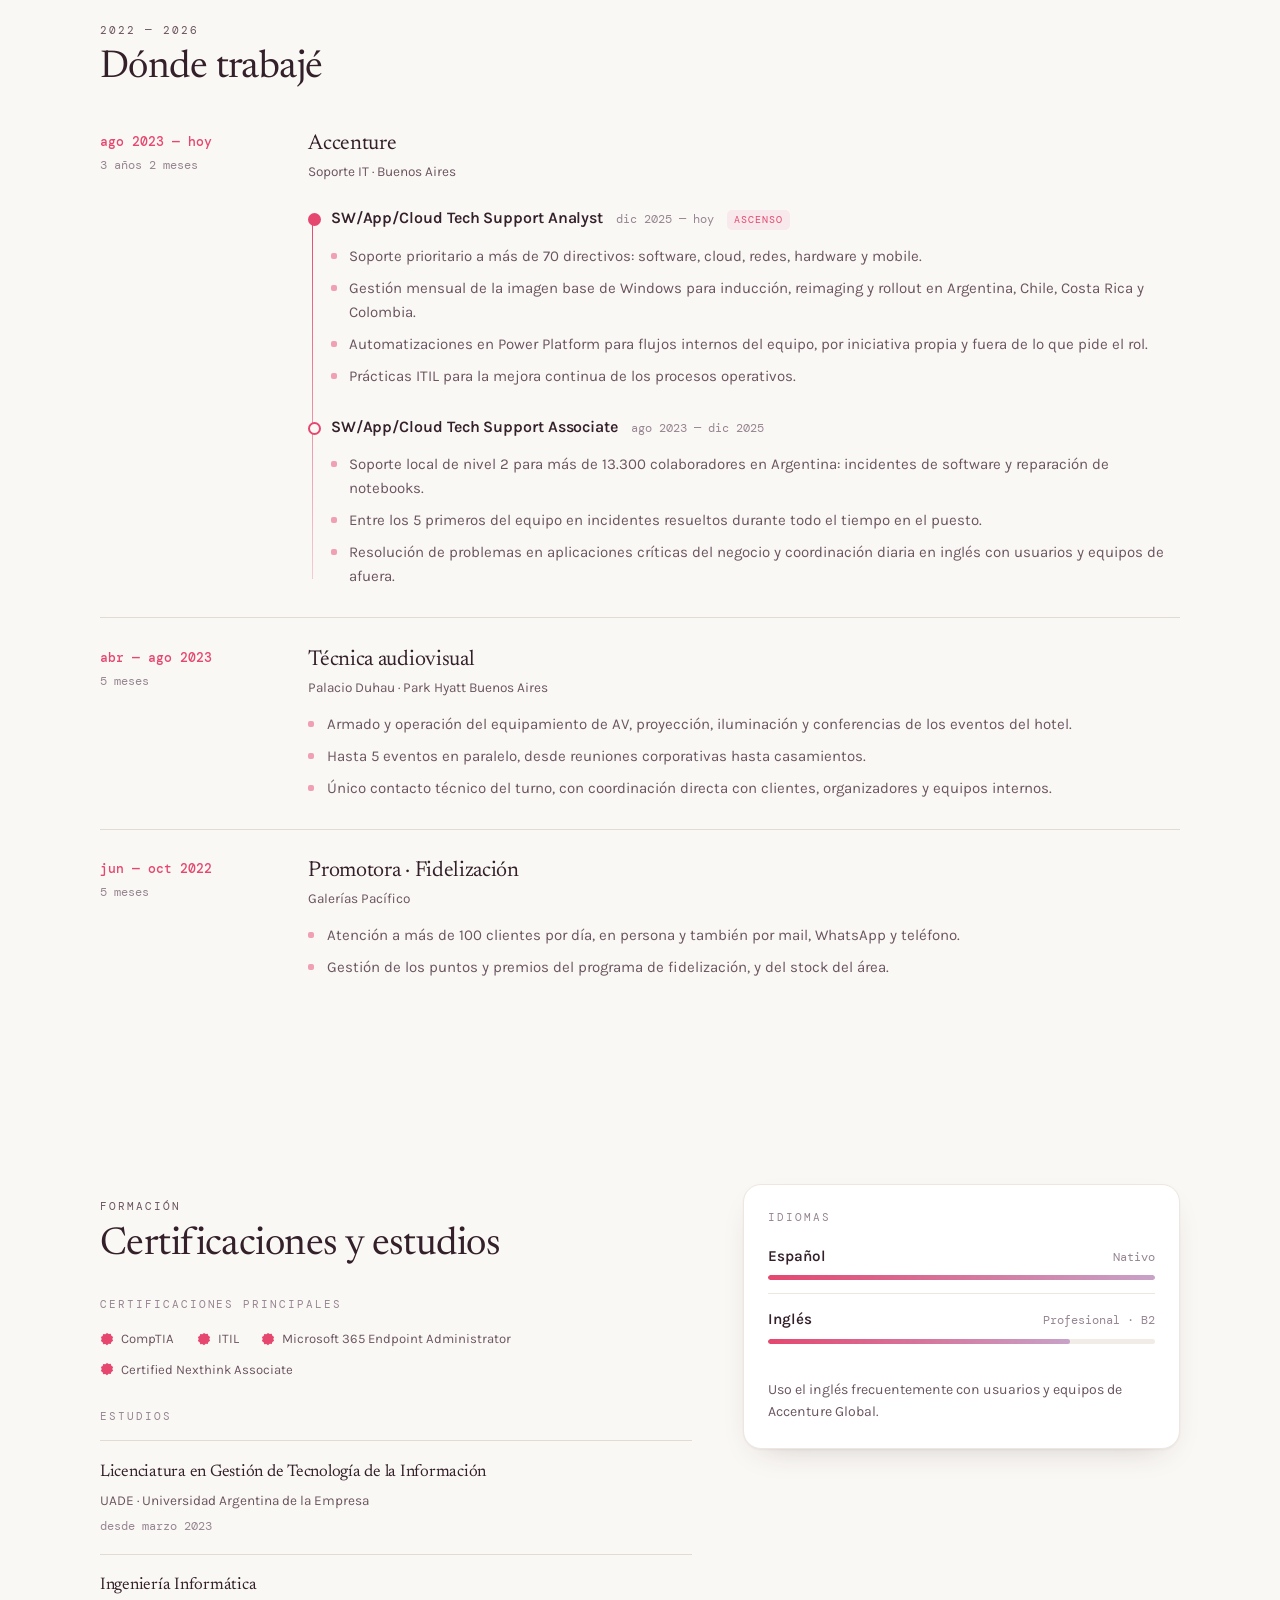
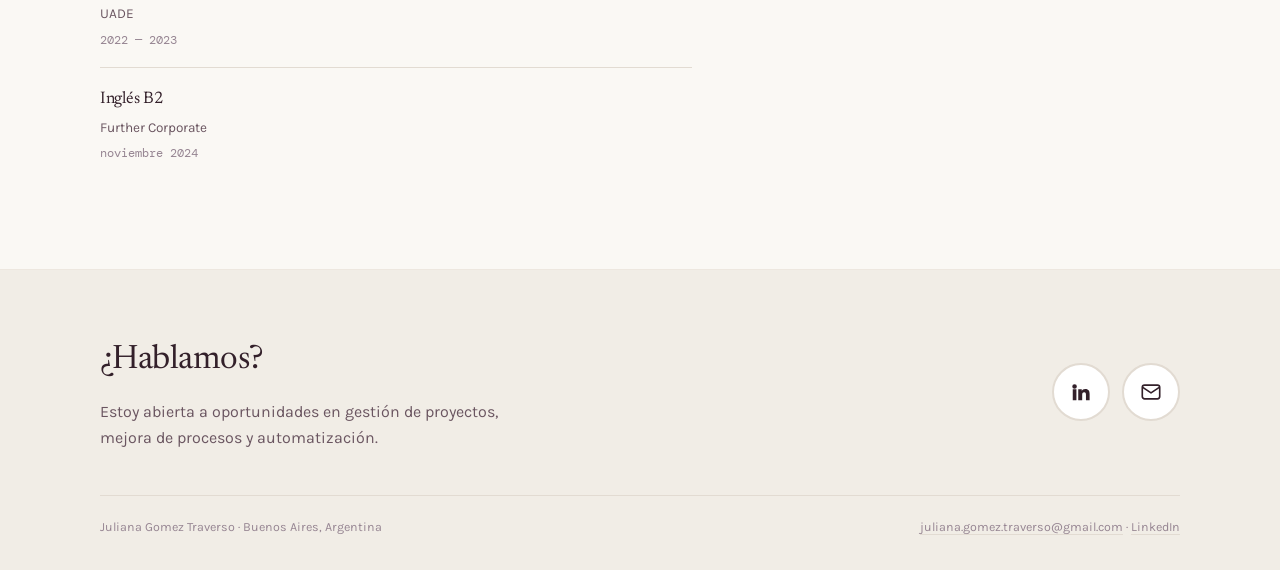
==== commit ce36f9b2: "Corregir extensiones de certificaciones, tamaño del preview y texto del hero - comptia e itil son .p" ====
--- a/index.html
+++ b/index.html
@@ -211,12 +211,14 @@
 
 /* ============ CERT PREVIEW DIALOG ============ */
 .cert-dialog{
-  position:relative;border:0;border-radius:18px;padding:0;background:var(--surface);color:var(--ink);
-  box-shadow:var(--shadow-3d);max-width:min(520px,92vw);width:100%;margin:auto;
+  border:0;border-radius:18px;padding:0;background:var(--surface);color:var(--ink);
+  box-shadow:var(--shadow-3d);max-width:min(560px,92vw);width:100%;max-height:88vh;overflow:auto;
 }
 .cert-dialog::backdrop{background:rgba(23,21,26,.55);backdrop-filter:blur(2px)}
-.cert-dialog[open]{display:flex;flex-direction:column}
-.cert-dialog-img{width:100%;display:block;border-radius:18px 18px 0 0;background:var(--bg-alt)}
+.cert-dialog[open]{display:block}
+.cert-dialog-inner{position:relative;display:flex;flex-direction:column}
+.cert-dialog-img{width:100%;max-height:65vh;display:block;object-fit:contain;border-radius:18px 18px 0 0;background:var(--bg-alt)}
+.cert-dialog-frame{width:100%;height:min(65vh,600px);display:block;border:0;border-radius:18px 18px 0 0;background:var(--bg-alt)}
 .cert-dialog-foot{display:flex;align-items:center;justify-content:space-between;gap:1rem;padding:1.1rem 1.3rem}
 .cert-dialog-name{font-family:"Newsreader",serif;font-size:1.05rem;line-height:1.3}
 .cert-dialog-close{
@@ -466,7 +468,7 @@
           <span class="typewriter" aria-label="IT Analyst"></span>
           <span data-es="en Accenture" data-en="at Accenture">en Accenture</span>
         </p>
-        <p class="lede" data-es="Casi tres años en soporte IT en Accenture Argentina me dieron una base sólida: incidentes, la imagen base de Windows para cuatro países y automatizaciones en Power Platform. Ahora busco el siguiente paso: sumarme a un equipo de gestión de proyectos." data-en="Almost three years in IT support at Accenture Argentina gave me a solid base: incidents, the Windows base image for four countries, and automations in Power Platform. Now I'm looking for the next step: joining a project management team.">Casi tres años en soporte IT en Accenture Argentina me dieron una base sólida: incidentes, la imagen base de Windows para cuatro países y automatizaciones en Power Platform. Ahora busco el siguiente paso: sumarme a un equipo de gestión de proyectos.</p>
+        <p class="lede" data-es="Más de tres años en soporte IT en Accenture Argentina me dieron una base sólida: incidentes, la imagen base de Windows para cuatro países y automatizaciones en Power Platform. Ahora busco el siguiente paso: sumarme a un equipo de gestión de proyectos." data-en="More than three years in IT support at Accenture Argentina gave me a solid base: incidents, the Windows base image for four countries, and automations in Power Platform. Now I'm looking for the next step: joining a project management team.">Más de tres años en soporte IT en Accenture Argentina me dieron una base sólida: incidentes, la imagen base de Windows para cuatro países y automatizaciones en Power Platform. Ahora busco el siguiente paso: sumarme a un equipo de gestión de proyectos.</p>
         <div class="hero-cta">
           <a class="btn" href="https://www.linkedin.com/in/juliana-gomez-traverso-85383a218" target="_blank" rel="noopener" data-es="Ver LinkedIn" data-en="View LinkedIn">Ver LinkedIn</a>
           <a class="btn ghost" href="mailto:juliana.gomez.traverso@gmail.com" data-es="Escribime" data-en="Get in touch">Escribime</a>
@@ -610,10 +612,10 @@
 
         <p class="eyebrow" style="margin-bottom:.9rem" data-es="Certificaciones principales" data-en="Main certifications">Certificaciones principales</p>
         <div class="cert-group">
-          <button type="button" class="cert" data-name="CompTIA" data-file="assets/certs/comptia.jpg"><svg viewBox="0 0 24 24" fill="currentColor" aria-hidden="true"><path d="M12 1.5l2.9 2.1 3.5-.4 1.1 3.4 3 1.9-1.4 3.3 1.4 3.3-3 1.9-1.1 3.4-3.5-.4L12 22.5 9.1 20.4l-3.5.4-1.1-3.4-3-1.9L2.9 12 1.5 8.7l3-1.9 1.1-3.4 3.5.4z"/></svg>CompTIA</button>
-          <button type="button" class="cert" data-name="ITIL" data-file="assets/certs/itil.jpg"><svg viewBox="0 0 24 24" fill="currentColor" aria-hidden="true"><path d="M12 1.5l2.9 2.1 3.5-.4 1.1 3.4 3 1.9-1.4 3.3 1.4 3.3-3 1.9-1.1 3.4-3.5-.4L12 22.5 9.1 20.4l-3.5.4-1.1-3.4-3-1.9L2.9 12 1.5 8.7l3-1.9 1.1-3.4 3.5.4z"/></svg>ITIL</button>
+          <button type="button" class="cert" data-name="CompTIA" data-file="assets/certs/comptia.png"><svg viewBox="0 0 24 24" fill="currentColor" aria-hidden="true"><path d="M12 1.5l2.9 2.1 3.5-.4 1.1 3.4 3 1.9-1.4 3.3 1.4 3.3-3 1.9-1.1 3.4-3.5-.4L12 22.5 9.1 20.4l-3.5.4-1.1-3.4-3-1.9L2.9 12 1.5 8.7l3-1.9 1.1-3.4 3.5.4z"/></svg>CompTIA</button>
+          <button type="button" class="cert" data-name="ITIL" data-file="assets/certs/itil.png"><svg viewBox="0 0 24 24" fill="currentColor" aria-hidden="true"><path d="M12 1.5l2.9 2.1 3.5-.4 1.1 3.4 3 1.9-1.4 3.3 1.4 3.3-3 1.9-1.1 3.4-3.5-.4L12 22.5 9.1 20.4l-3.5.4-1.1-3.4-3-1.9L2.9 12 1.5 8.7l3-1.9 1.1-3.4 3.5.4z"/></svg>ITIL</button>
           <button type="button" class="cert" data-name="Microsoft 365 Endpoint Administrator" data-file="assets/certs/microsoft-365-endpoint-administrator.jpg"><svg viewBox="0 0 24 24" fill="currentColor" aria-hidden="true"><path d="M12 1.5l2.9 2.1 3.5-.4 1.1 3.4 3 1.9-1.4 3.3 1.4 3.3-3 1.9-1.1 3.4-3.5-.4L12 22.5 9.1 20.4l-3.5.4-1.1-3.4-3-1.9L2.9 12 1.5 8.7l3-1.9 1.1-3.4 3.5.4z"/></svg>Microsoft 365 Endpoint Administrator</button>
-          <button type="button" class="cert" data-name="Certified Nexthink Associate" data-file="assets/certs/certified-nexthink-associate.jpg"><svg viewBox="0 0 24 24" fill="currentColor" aria-hidden="true"><path d="M12 1.5l2.9 2.1 3.5-.4 1.1 3.4 3 1.9-1.4 3.3 1.4 3.3-3 1.9-1.1 3.4-3.5-.4L12 22.5 9.1 20.4l-3.5.4-1.1-3.4-3-1.9L2.9 12 1.5 8.7l3-1.9 1.1-3.4 3.5.4z"/></svg>Certified Nexthink Associate</button>
+          <button type="button" class="cert" data-name="Certified Nexthink Associate" data-file="assets/certs/certified-nexthink-associate.pdf"><svg viewBox="0 0 24 24" fill="currentColor" aria-hidden="true"><path d="M12 1.5l2.9 2.1 3.5-.4 1.1 3.4 3 1.9-1.4 3.3 1.4 3.3-3 1.9-1.1 3.4-3.5-.4L12 22.5 9.1 20.4l-3.5.4-1.1-3.4-3-1.9L2.9 12 1.5 8.7l3-1.9 1.1-3.4 3.5.4z"/></svg>Certified Nexthink Associate</button>
         </div>
 
         <p class="eyebrow" style="margin:1.8rem 0 .9rem" data-es="Estudios" data-en="Studies">Estudios</p>
@@ -653,14 +655,17 @@
 </main>
 
 <dialog id="cert-dialog" class="cert-dialog">
-  <button type="button" class="cert-dialog-close" id="cert-dialog-close" aria-label="Cerrar">&times;</button>
-  <img id="cert-dialog-img" class="cert-dialog-img" alt="">
-  <div class="cert-dialog-foot">
-    <p id="cert-dialog-name" class="cert-dialog-name"></p>
-    <a id="cert-dialog-download" class="btn ghost cert-dialog-dl" download>
-      <svg viewBox="0 0 24 24" width="14" height="14" fill="none" stroke="currentColor" stroke-width="1.8" stroke-linecap="round" stroke-linejoin="round" aria-hidden="true"><path d="M12 3v12m0 0l-4-4m4 4l4-4M4 21h16"/></svg>
-      <span data-es="Descargar" data-en="Download">Descargar</span>
-    </a>
+  <div class="cert-dialog-inner">
+    <button type="button" class="cert-dialog-close" id="cert-dialog-close" aria-label="Cerrar">&times;</button>
+    <img id="cert-dialog-img" class="cert-dialog-img" alt="">
+    <iframe id="cert-dialog-frame" class="cert-dialog-frame" title="" hidden></iframe>
+    <div class="cert-dialog-foot">
+      <p id="cert-dialog-name" class="cert-dialog-name"></p>
+      <a id="cert-dialog-download" class="btn ghost cert-dialog-dl" download>
+        <svg viewBox="0 0 24 24" width="14" height="14" fill="none" stroke="currentColor" stroke-width="1.8" stroke-linecap="round" stroke-linejoin="round" aria-hidden="true"><path d="M12 3v12m0 0l-4-4m4 4l4-4M4 21h16"/></svg>
+        <span data-es="Descargar" data-en="Download">Descargar</span>
+      </a>
+    </div>
   </div>
 </dialog>
 
@@ -750,6 +755,7 @@
   var certDialog = document.getElementById('cert-dialog');
   if (certDialog) {
     var certImg = document.getElementById('cert-dialog-img');
+    var certFrame = document.getElementById('cert-dialog-frame');
     var certNameEl = document.getElementById('cert-dialog-name');
     var certDownload = document.getElementById('cert-dialog-download');
     var certCloseBtn = document.getElementById('cert-dialog-close');
@@ -759,13 +765,28 @@
     function openCert(btn){
       var file = btn.getAttribute('data-file');
       var name = btn.getAttribute('data-name');
+      var isPdf = /\.pdf$/i.test(file);
+      var scrollX = window.scrollX, scrollY = window.scrollY;
+      function keepScroll(){ window.scrollTo(scrollX, scrollY); }
       function apply(){
-        certImg.src = file;
-        certImg.alt = name;
+        if (isPdf){
+          certFrame.src = file;
+          certFrame.title = name;
+          certFrame.hidden = false;
+          certImg.hidden = true;
+          certImg.removeAttribute('src');
+        } else {
+          certImg.src = file;
+          certImg.alt = name;
+          certImg.hidden = false;
+          certFrame.hidden = true;
+          certFrame.removeAttribute('src');
+        }
         certNameEl.textContent = name;
         certDownload.href = file;
         certDownload.setAttribute('download', name.toLowerCase().replace(/[^a-z0-9]+/g,'-'));
         certDialog.showModal();
+        keepScroll();
       }
       if (!reduceMotion && document.startViewTransition){
         activeCertBtn = btn;
@@ -775,7 +796,7 @@
           btn.style.viewTransitionName = '';
           certDialog.style.viewTransitionName = 'cert-preview';
         });
-        t.finished.finally(function(){ certDialog.style.viewTransitionName = ''; });
+        t.finished.finally(keepScroll);
       } else {
         apply();
       }
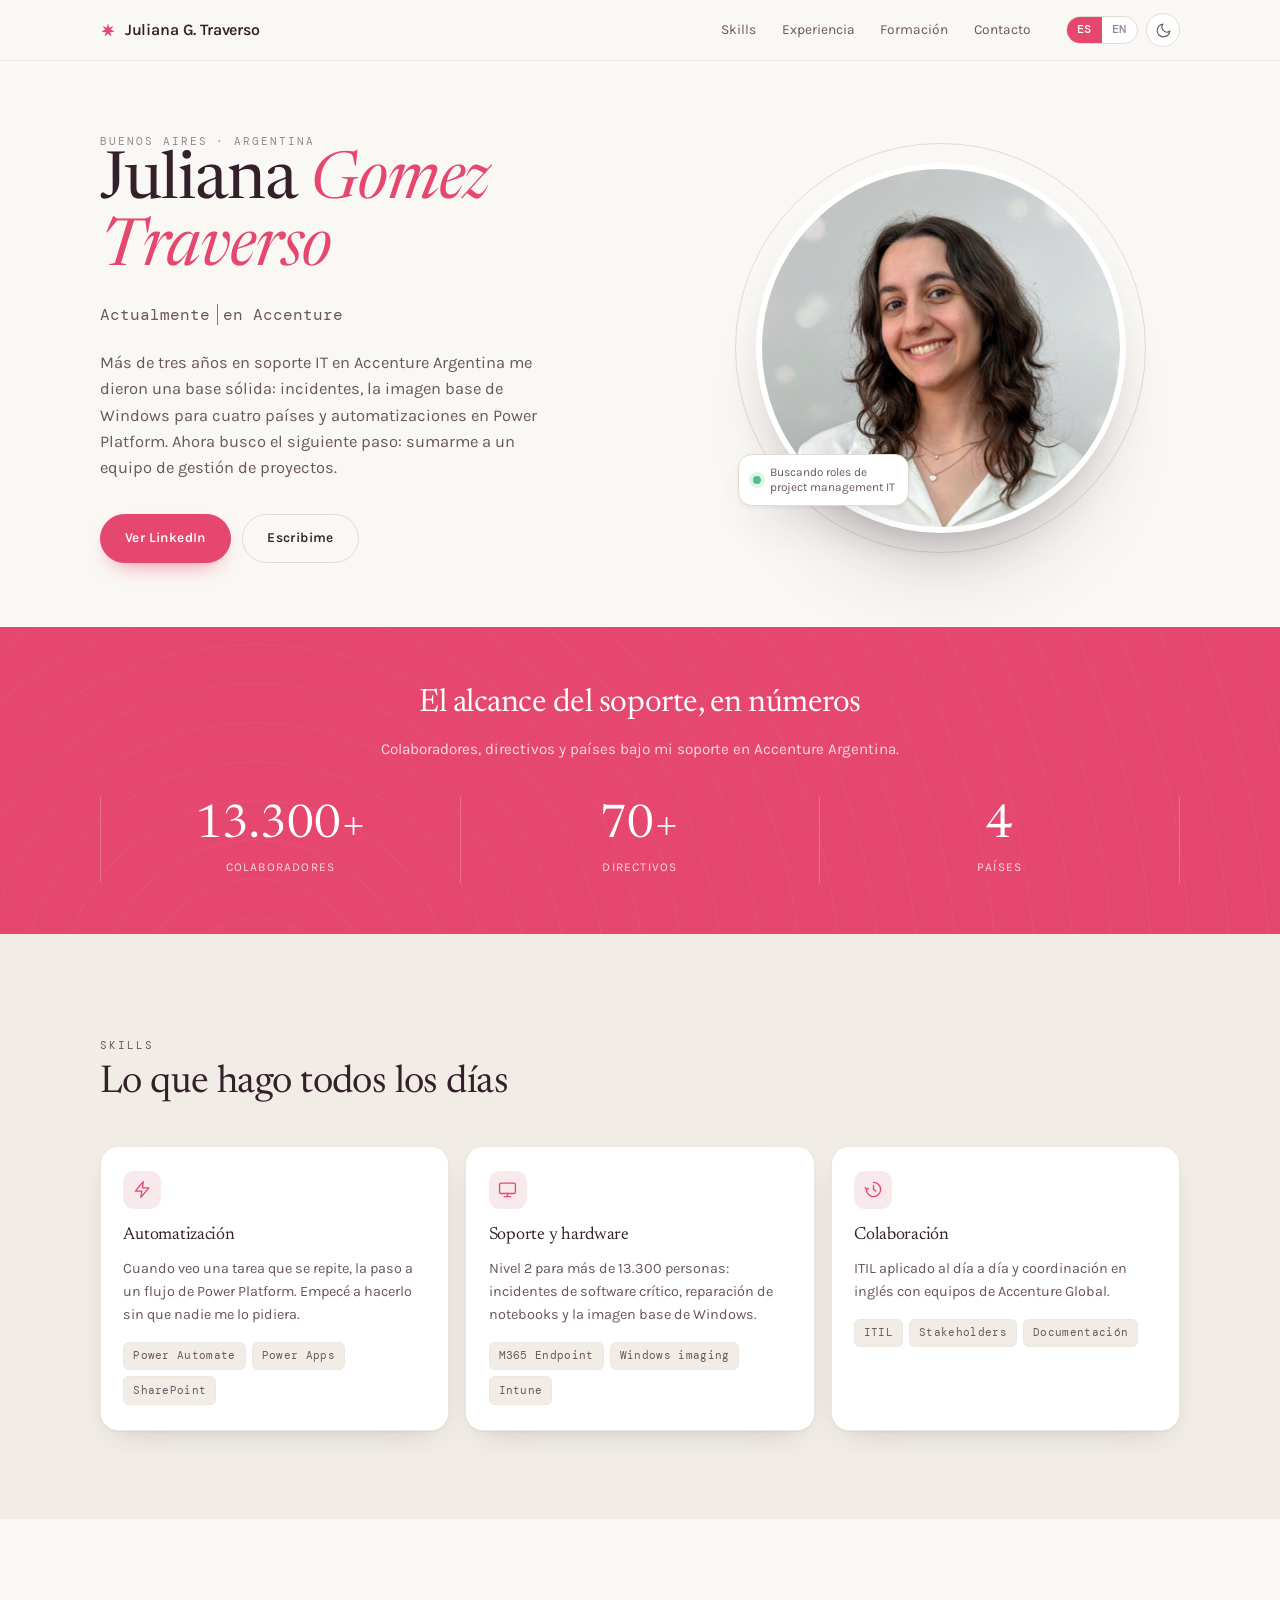
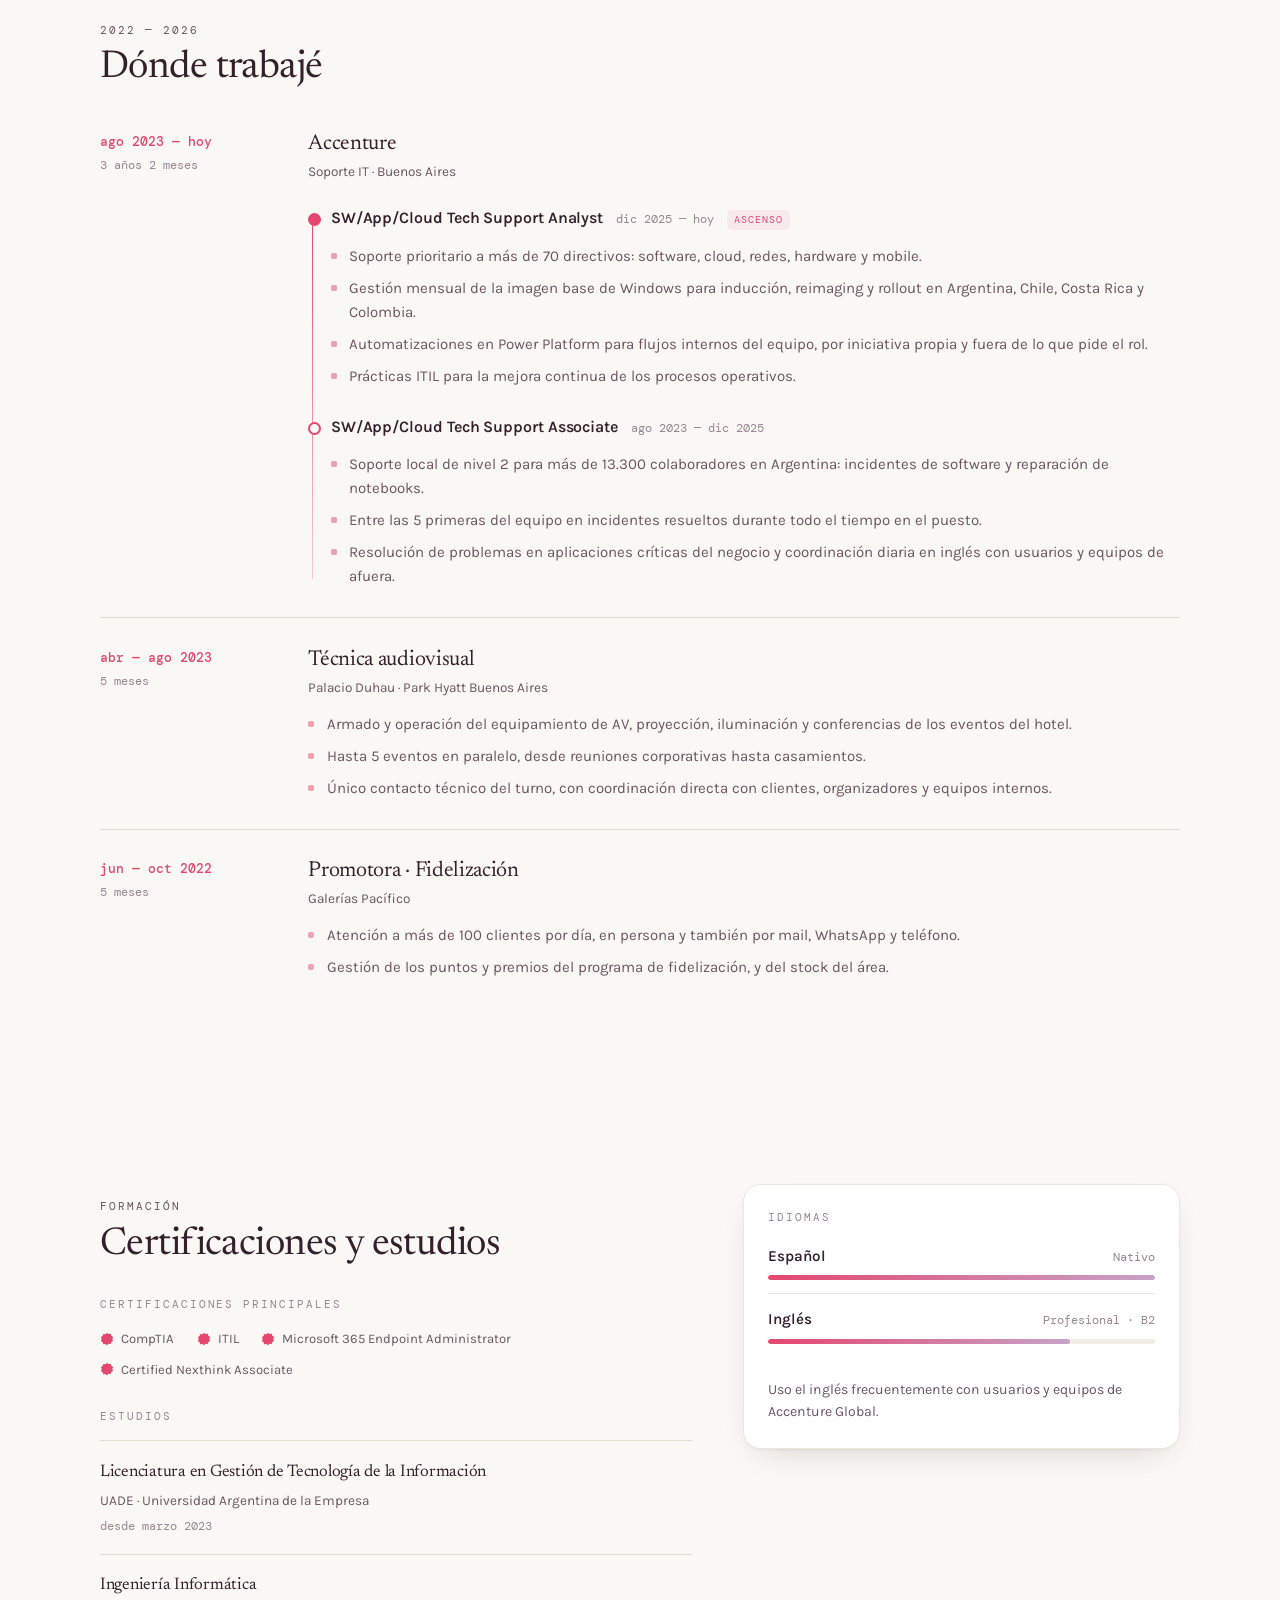
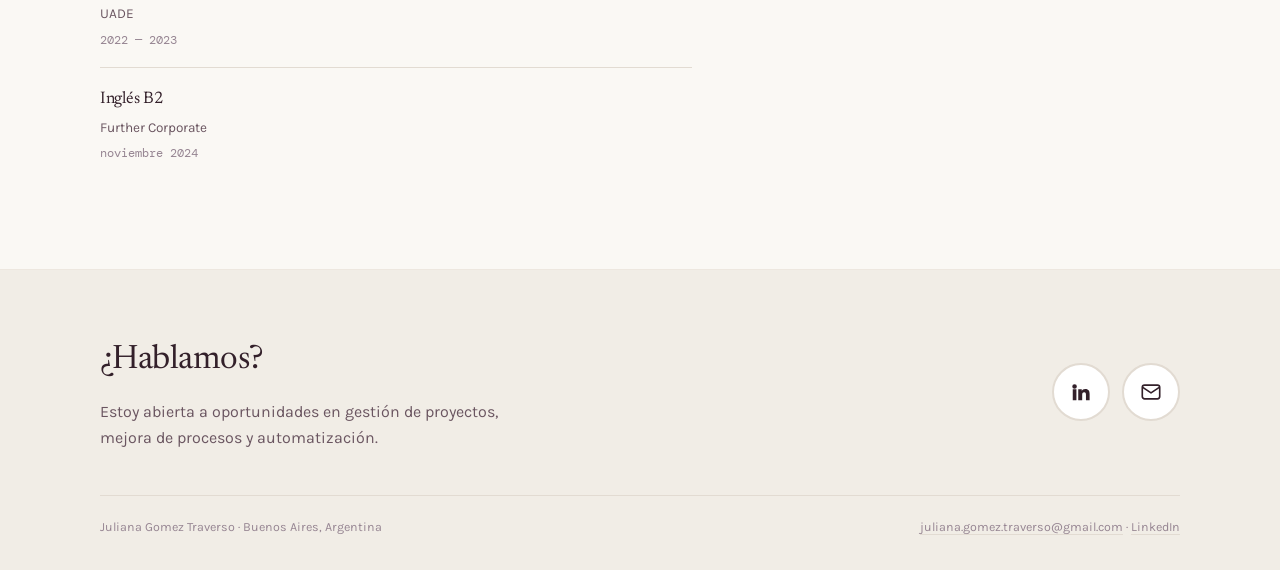
==== commit 7dbeadf0: "Corregir el ocultamiento del preview y el género en un bullet - El <img>/<iframe> del preview no se " ====
--- a/index.html
+++ b/index.html
@@ -219,6 +219,7 @@
 .cert-dialog-inner{position:relative;display:flex;flex-direction:column}
 .cert-dialog-img{width:100%;max-height:65vh;display:block;object-fit:contain;border-radius:18px 18px 0 0;background:var(--bg-alt)}
 .cert-dialog-frame{width:100%;height:min(65vh,600px);display:block;border:0;border-radius:18px 18px 0 0;background:var(--bg-alt)}
+.cert-dialog [hidden]{display:none!important}
 .cert-dialog-foot{display:flex;align-items:center;justify-content:space-between;gap:1rem;padding:1.1rem 1.3rem}
 .cert-dialog-name{font-family:"Newsreader",serif;font-size:1.05rem;line-height:1.3}
 .cert-dialog-close{
@@ -564,7 +565,7 @@
                 </div>
                 <ul>
                   <li data-es="Soporte local de nivel 2 para más de 13.300 colaboradores en Argentina: incidentes de software y reparación de notebooks." data-en="Level 2 local support for 13,300+ employees in Argentina: software incidents and laptop repair.">Soporte local de nivel 2 para más de 13.300 colaboradores en Argentina: incidentes de software y reparación de notebooks.</li>
-                  <li data-es="Entre los 5 primeros del equipo en incidentes resueltos durante todo el tiempo en el puesto." data-en="Among the team's top 5 for incidents resolved throughout the whole time in the role.">Entre los 5 primeros del equipo en incidentes resueltos durante todo el tiempo en el puesto.</li>
+                  <li data-es="Entre las 5 primeras del equipo en incidentes resueltos durante todo el tiempo en el puesto." data-en="Among the team's top 5 for incidents resolved throughout the whole time in the role.">Entre las 5 primeras del equipo en incidentes resueltos durante todo el tiempo en el puesto.</li>
                   <li data-es="Resolución de problemas en aplicaciones críticas del negocio y coordinación diaria en inglés con usuarios y equipos de afuera." data-en="Troubleshooting of business-critical applications and daily coordination in English with users and teams abroad.">Resolución de problemas en aplicaciones críticas del negocio y coordinación diaria en inglés con usuarios y equipos de afuera.</li>
                 </ul>
               </div>
@@ -770,7 +771,7 @@
       function keepScroll(){ window.scrollTo(scrollX, scrollY); }
       function apply(){
         if (isPdf){
-          certFrame.src = file;
+          certFrame.src = file + '#toolbar=0';
           certFrame.title = name;
           certFrame.hidden = false;
           certImg.hidden = true;
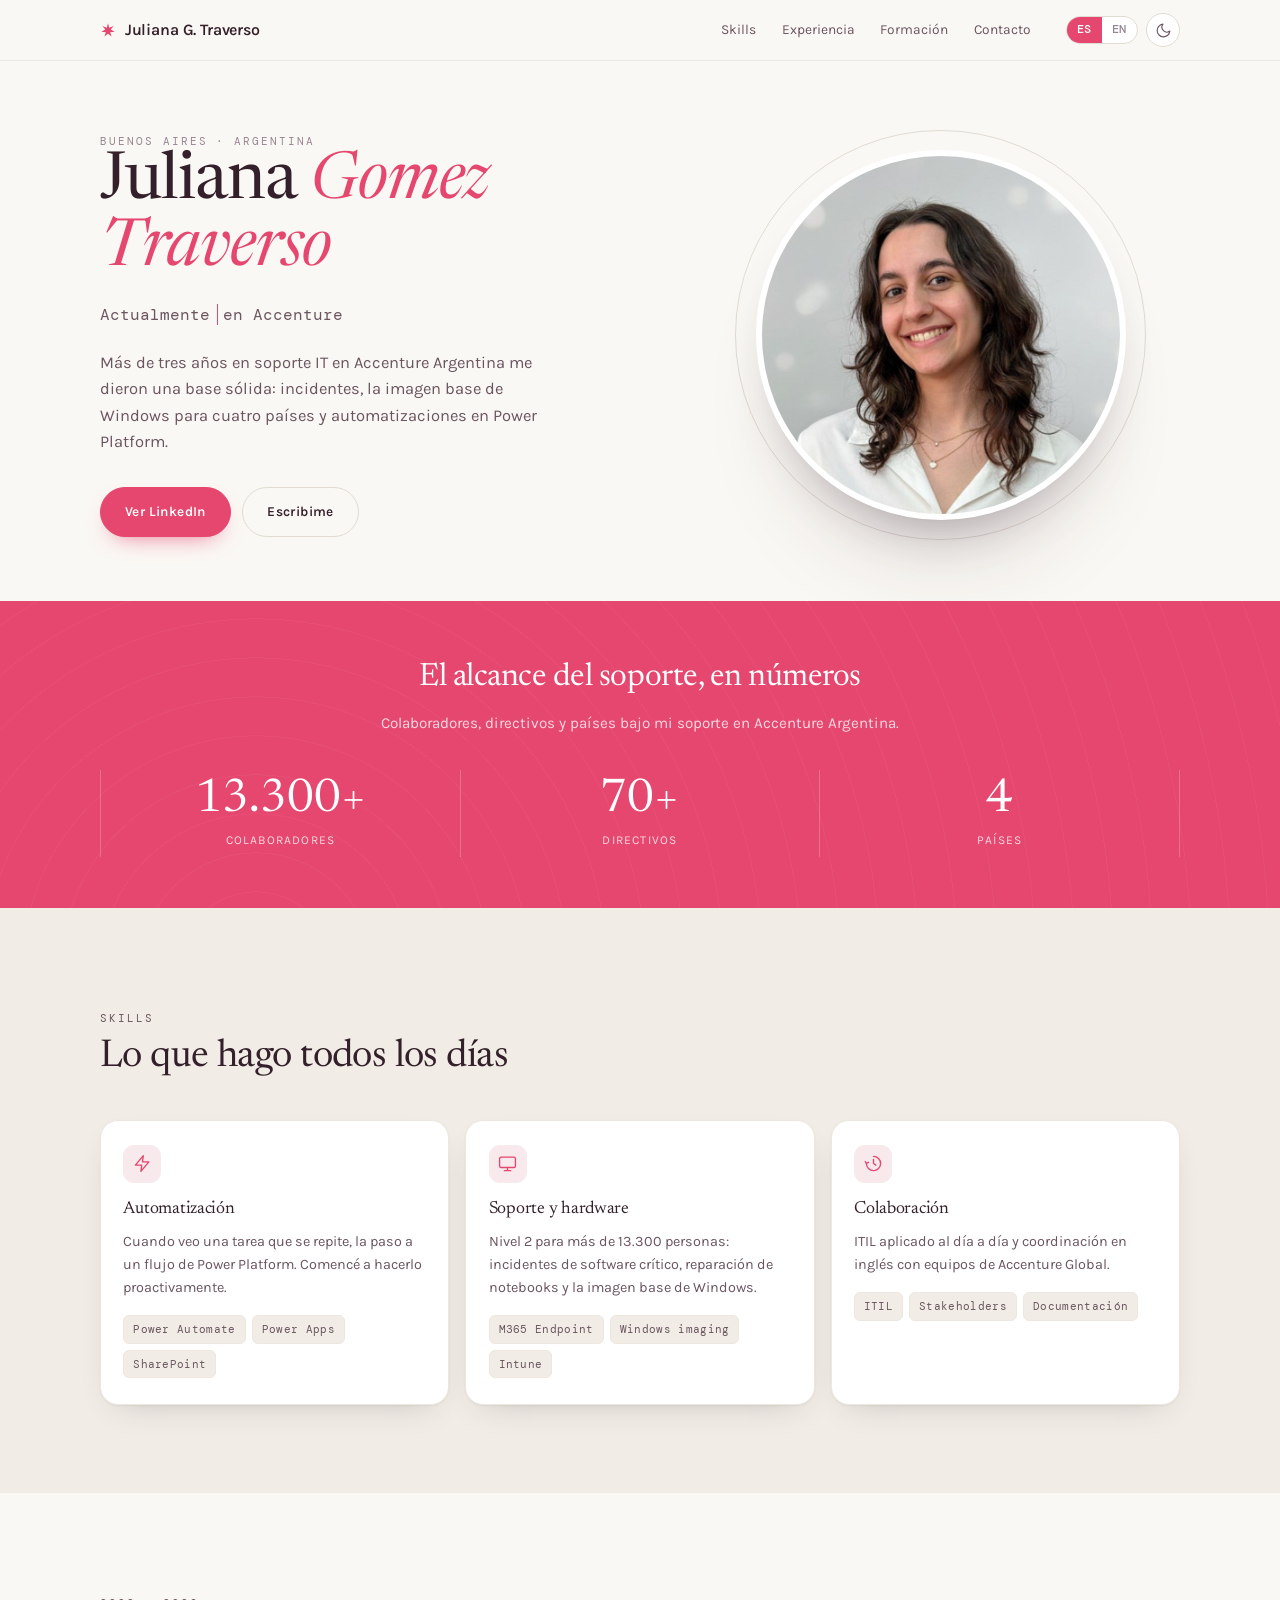
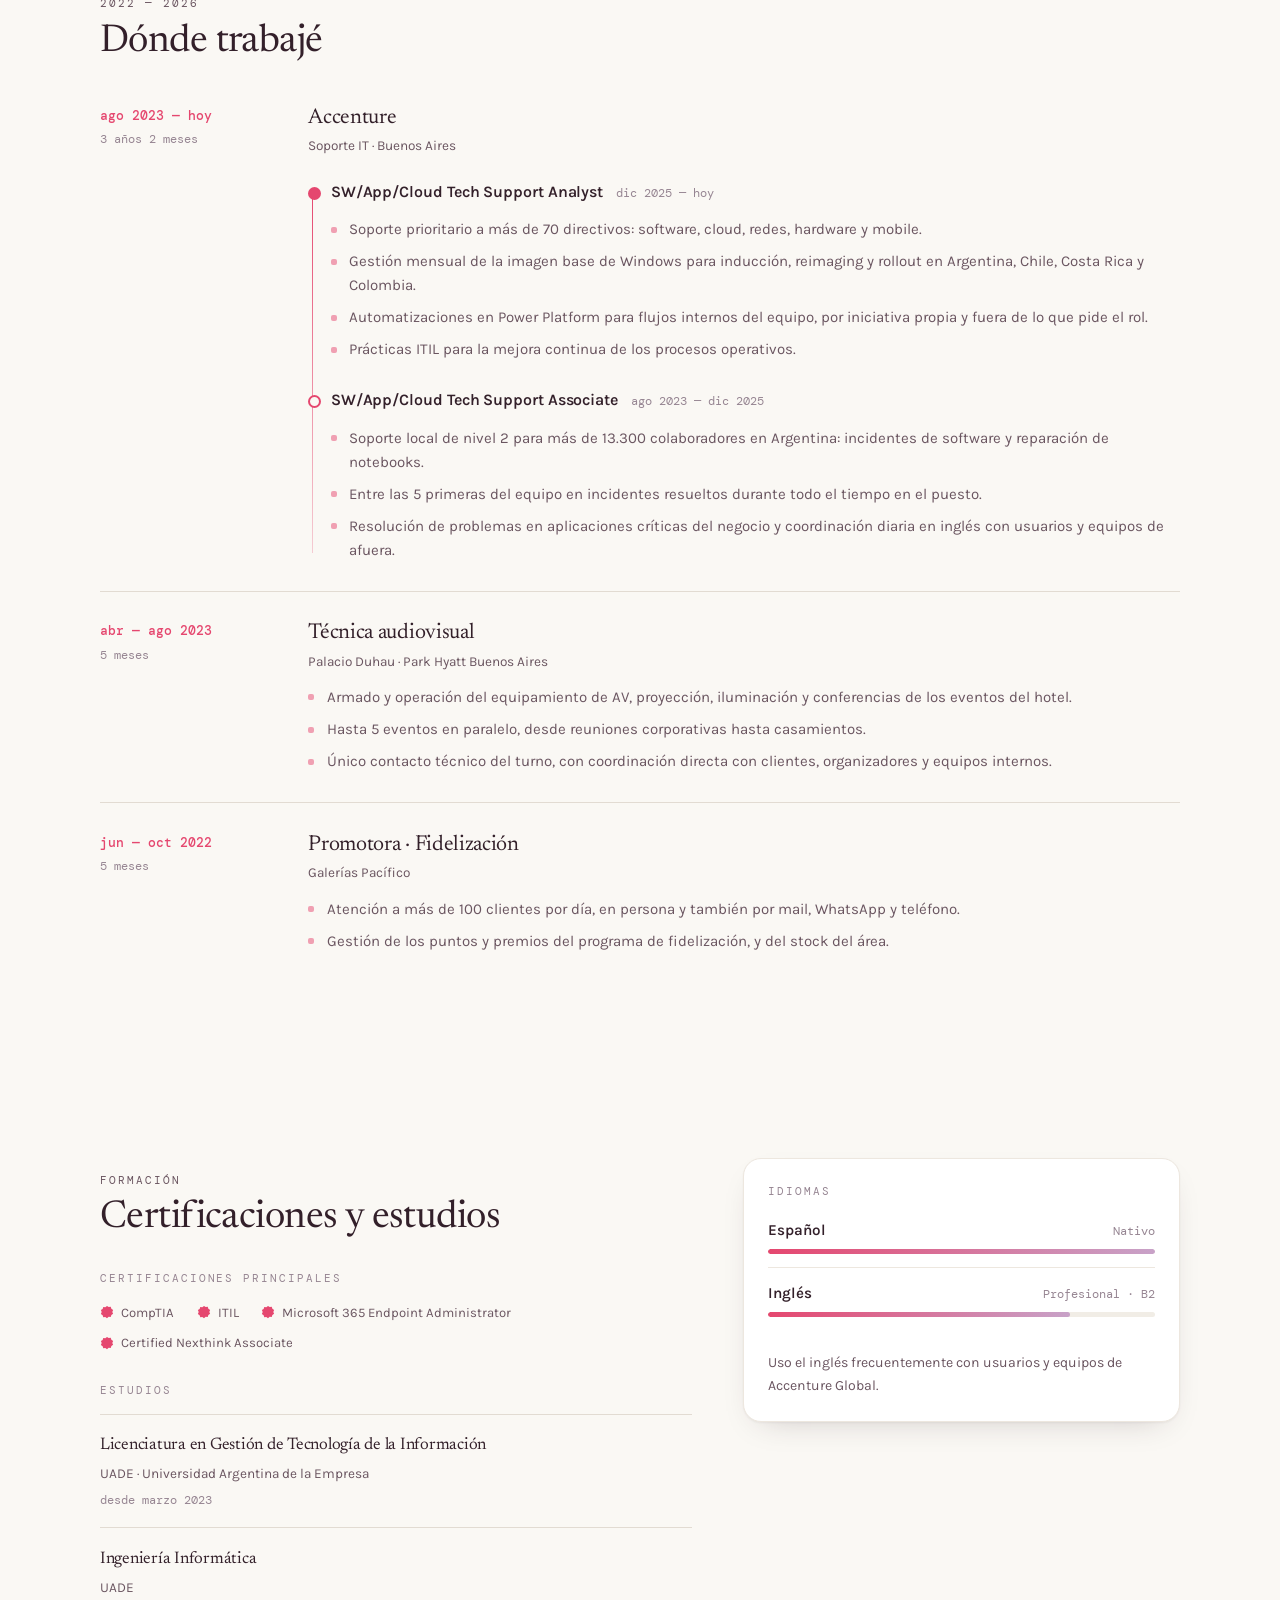
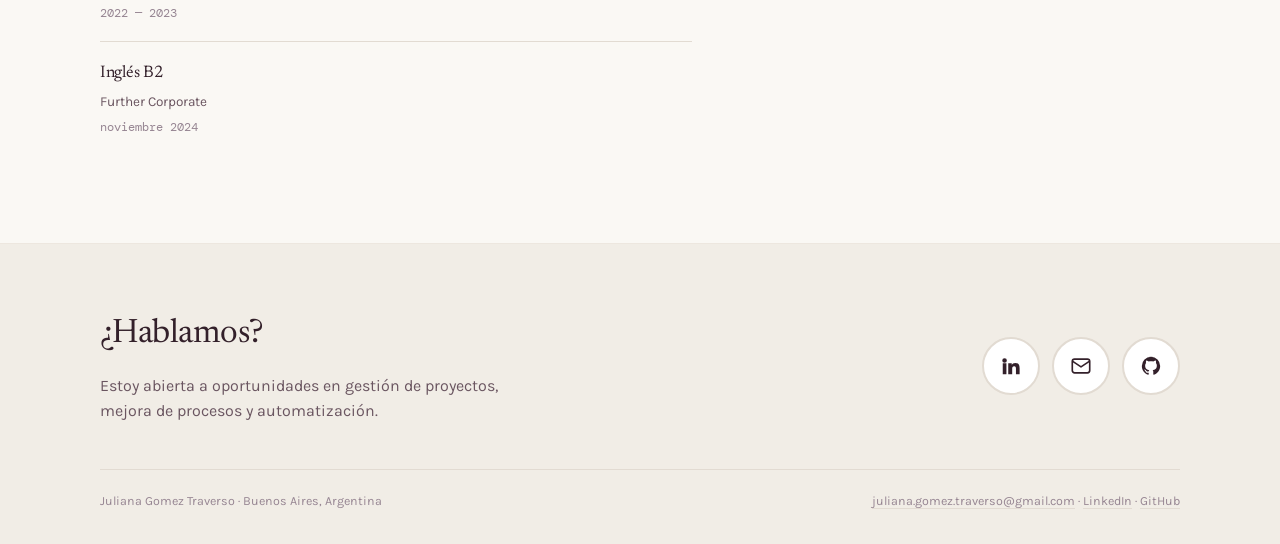
==== commit bf457376: "Ajustar copy del hero y agregar GitHub al footer - Sacar el badge "Buscando roles de project managem" ====
--- a/index.html
+++ b/index.html
@@ -348,8 +348,7 @@
 .social li a:hover::before{top:0}
 .social li:nth-child(1) a::before{background:#0A66C2}
 .social li:nth-child(2) a::before{background:#D4436B}
-.social li:nth-child(3) a::before{background:#25A366}
-.social li:nth-child(4) a::before{background:#59273A}
+.social li:nth-child(3) a::before{background:#181717}
 .foot-bottom{
   margin-top:2.8rem;padding-top:1.4rem;border-top:1px solid var(--line);
   display:flex;flex-wrap:wrap;gap:.6rem 1.5rem;justify-content:space-between;
@@ -469,7 +468,7 @@
           <span class="typewriter" aria-label="IT Analyst"></span>
           <span data-es="en Accenture" data-en="at Accenture">en Accenture</span>
         </p>
-        <p class="lede" data-es="Más de tres años en soporte IT en Accenture Argentina me dieron una base sólida: incidentes, la imagen base de Windows para cuatro países y automatizaciones en Power Platform. Ahora busco el siguiente paso: sumarme a un equipo de gestión de proyectos." data-en="More than three years in IT support at Accenture Argentina gave me a solid base: incidents, the Windows base image for four countries, and automations in Power Platform. Now I'm looking for the next step: joining a project management team.">Más de tres años en soporte IT en Accenture Argentina me dieron una base sólida: incidentes, la imagen base de Windows para cuatro países y automatizaciones en Power Platform. Ahora busco el siguiente paso: sumarme a un equipo de gestión de proyectos.</p>
+        <p class="lede" data-es="Más de tres años en soporte IT en Accenture Argentina me dieron una base sólida: incidentes, la imagen base de Windows para cuatro países y automatizaciones en Power Platform." data-en="More than three years in IT support at Accenture Argentina gave me a solid base: incidents, the Windows base image for four countries, and automations in Power Platform.">Más de tres años en soporte IT en Accenture Argentina me dieron una base sólida: incidentes, la imagen base de Windows para cuatro países y automatizaciones en Power Platform.</p>
         <div class="hero-cta">
           <a class="btn" href="https://www.linkedin.com/in/juliana-gomez-traverso-85383a218" target="_blank" rel="noopener" data-es="Ver LinkedIn" data-en="View LinkedIn">Ver LinkedIn</a>
           <a class="btn ghost" href="mailto:juliana.gomez.traverso@gmail.com" data-es="Escribime" data-en="Get in touch">Escribime</a>
@@ -477,10 +476,6 @@
       </div>
       <figure class="hero-photo">
         <img src="assets/img/photo.jpg" alt="Juliana Gomez Traverso">
-        <figcaption class="badge">
-          <span class="dot" aria-hidden="true"></span>
-          <span data-es="Buscando roles de<br>project management IT" data-en="Looking for IT project<br>management roles">Buscando roles de<br>project management IT</span>
-        </figcaption>
       </figure>
     </div>
   </section>
@@ -509,7 +504,7 @@
         <article class="card">
           <div class="ico"><svg viewBox="0 0 24 24" fill="none" stroke="currentColor" stroke-width="1.7" stroke-linecap="round" stroke-linejoin="round" aria-hidden="true"><path d="M13 2L3 14h8l-1 8 10-12h-8z"/></svg></div>
           <h3 data-es="Automatización" data-en="Automation">Automatización</h3>
-          <p data-es="Cuando veo una tarea que se repite, la paso a un flujo de Power Platform. Empecé a hacerlo sin que nadie me lo pidiera." data-en="When I see a task that repeats, I turn it into a Power Platform flow. I started doing it without anyone asking.">Cuando veo una tarea que se repite, la paso a un flujo de Power Platform. Empecé a hacerlo sin que nadie me lo pidiera.</p>
+          <p data-es="Cuando veo una tarea que se repite, la paso a un flujo de Power Platform. Comencé a hacerlo proactivamente." data-en="When I see a task that repeats, I turn it into a Power Platform flow. I started doing it proactively.">Cuando veo una tarea que se repite, la paso a un flujo de Power Platform. Comencé a hacerlo proactivamente.</p>
           <div class="tags"><span class="tag">Power Automate</span><span class="tag">Power Apps</span><span class="tag">SharePoint</span></div>
         </article>
         <article class="card">
@@ -548,7 +543,6 @@
                 <div class="step-head">
                   <h4>SW/App/Cloud Tech Support Analyst</h4>
                   <span class="step-when" data-es="dic 2025 — hoy" data-en="Dec 2025 — present">dic 2025 — hoy</span>
-                  <span class="now-tag" data-es="Ascenso" data-en="Promotion">Ascenso</span>
                 </div>
                 <ul>
                   <li data-es="Soporte prioritario a más de 70 directivos: software, cloud, redes, hardware y mobile." data-en="Priority support for 70+ executives: software, cloud, networking, hardware and mobile.">Soporte prioritario a más de 70 directivos: software, cloud, redes, hardware y mobile.</li>
@@ -680,11 +674,12 @@
       <ul class="social">
         <li><a href="https://www.linkedin.com/in/juliana-gomez-traverso-85383a218" target="_blank" rel="noopener" aria-label="LinkedIn"><span class="icon"><svg viewBox="0 0 24 24" fill="currentColor" aria-hidden="true"><path d="M4.98 3.5a2.5 2.5 0 1 1 0 5 2.5 2.5 0 0 1 0-5zM3 9h4v12H3zM9 9h3.8v1.7h.05c.53-.95 1.83-1.95 3.77-1.95 4.03 0 4.78 2.5 4.78 5.76V21h-4v-5.6c0-1.34-.03-3.06-1.9-3.06-1.9 0-2.2 1.45-2.2 2.96V21H9z"/></svg></span></a></li>
         <li><a href="mailto:juliana.gomez.traverso@gmail.com" aria-label="Email"><span class="icon"><svg viewBox="0 0 24 24" fill="none" stroke="currentColor" stroke-width="1.8" stroke-linecap="round" stroke-linejoin="round" aria-hidden="true"><rect x="2.5" y="4.5" width="19" height="15" rx="2.5"/><path d="M3 7l9 6 9-6"/></svg></span></a></li>
+        <li><a href="https://github.com/gtjuli" target="_blank" rel="noopener" aria-label="GitHub"><span class="icon"><svg viewBox="0 0 24 24" fill="currentColor" aria-hidden="true"><path d="M12 2A10 10 0 0 0 2 12c0 4.42 2.87 8.17 6.84 9.5.5.08.66-.23.66-.5v-1.69c-2.77.6-3.36-1.34-3.36-1.34-.46-1.16-1.11-1.47-1.11-1.47-.91-.62.07-.6.07-.6 1 .07 1.53 1.03 1.53 1.03.87 1.52 2.34 1.07 2.91.83.09-.65.35-1.09.63-1.34-2.22-.25-4.55-1.11-4.55-4.92 0-1.11.38-2 1.03-2.71-.1-.25-.45-1.29.1-2.64 0 0 .84-.27 2.75 1.02.79-.22 1.65-.33 2.5-.33.85 0 1.71.11 2.5.33 1.91-1.29 2.75-1.02 2.75-1.02.55 1.35.2 2.39.1 2.64.65.71 1.03 1.6 1.03 2.71 0 3.82-2.34 4.66-4.57 4.91.36.31.69.92.69 1.85V21c0 .27.16.59.67.5C19.14 20.16 22 16.42 22 12A10 10 0 0 0 12 2z"/></svg></span></a></li>
       </ul>
     </div>
     <div class="foot-bottom">
       <span>Juliana Gomez Traverso · Buenos Aires, Argentina</span>
-      <span><a href="mailto:juliana.gomez.traverso@gmail.com">juliana.gomez.traverso@gmail.com</a> · <a href="https://www.linkedin.com/in/juliana-gomez-traverso-85383a218" target="_blank" rel="noopener">LinkedIn</a></span>
+      <span><a href="mailto:juliana.gomez.traverso@gmail.com">juliana.gomez.traverso@gmail.com</a> · <a href="https://www.linkedin.com/in/juliana-gomez-traverso-85383a218" target="_blank" rel="noopener">LinkedIn</a> · <a href="https://github.com/gtjuli" target="_blank" rel="noopener">GitHub</a></span>
     </div>
   </div>
 </footer>
